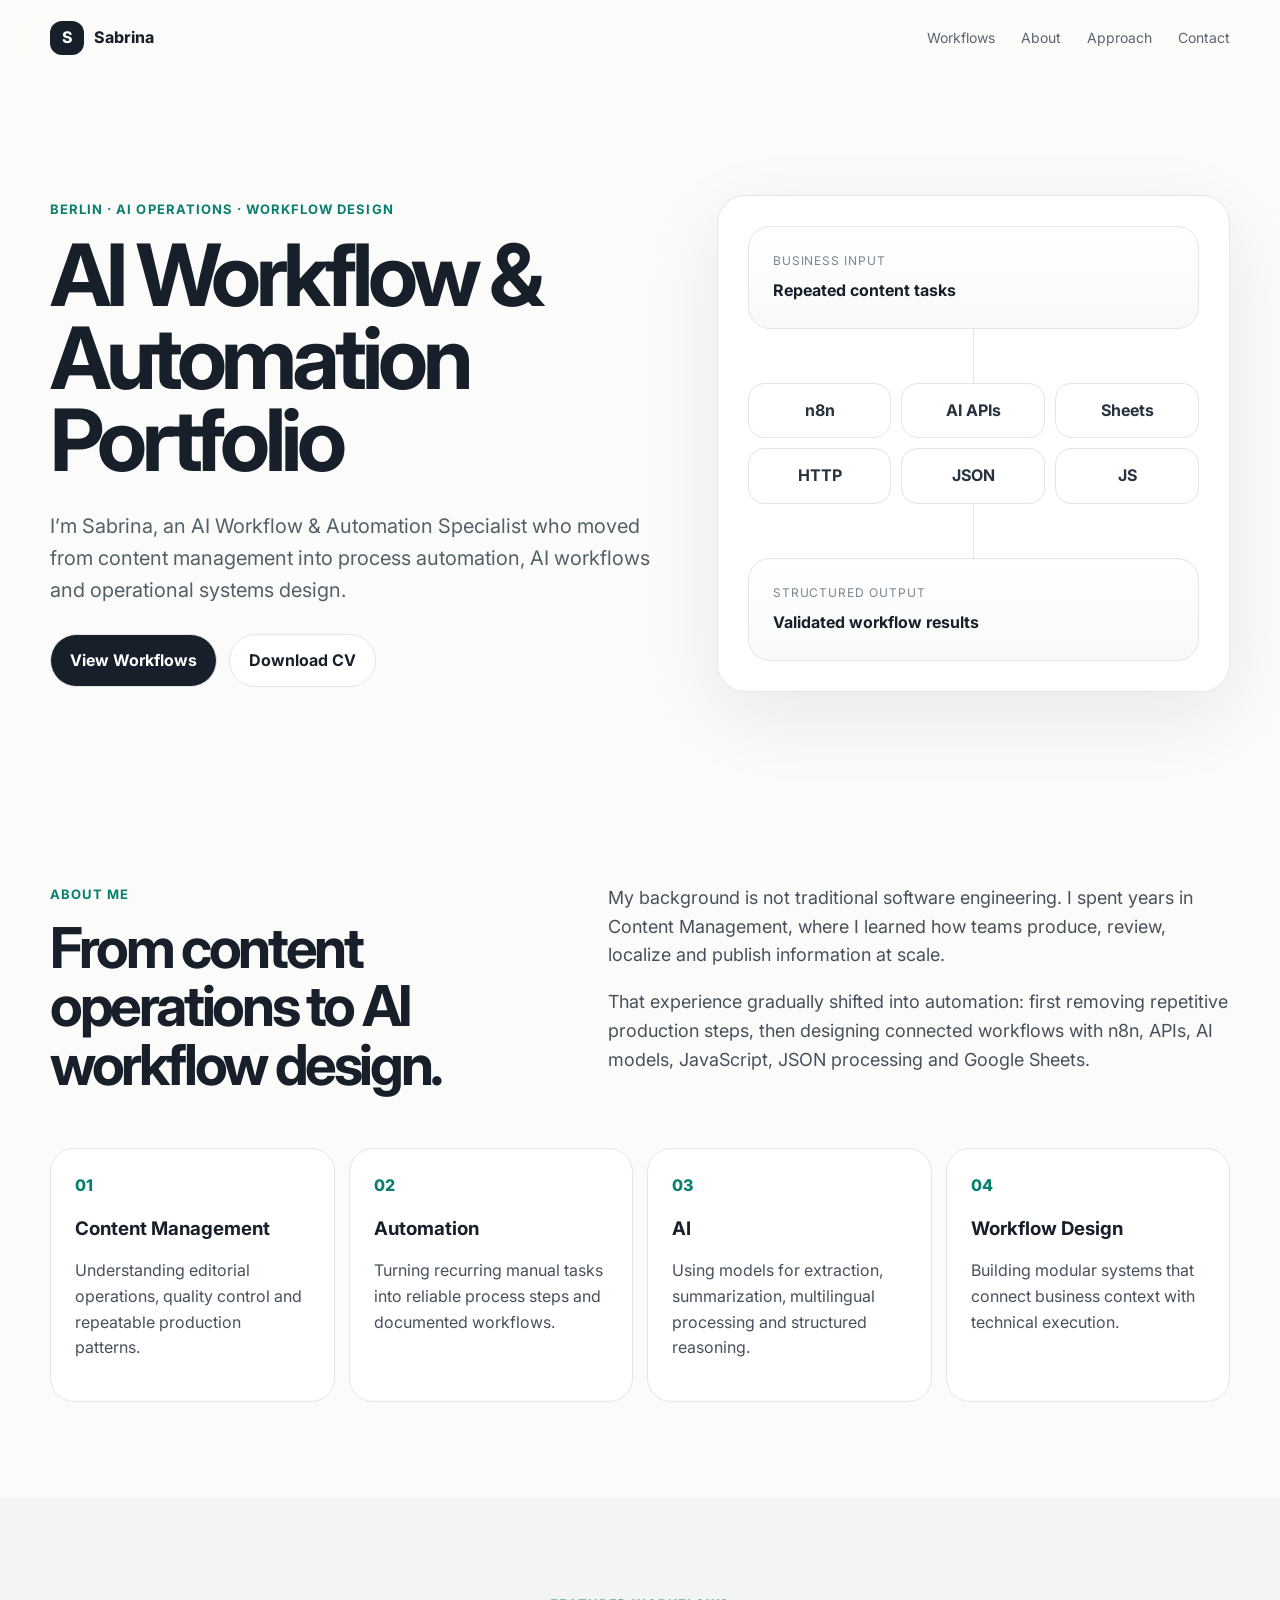
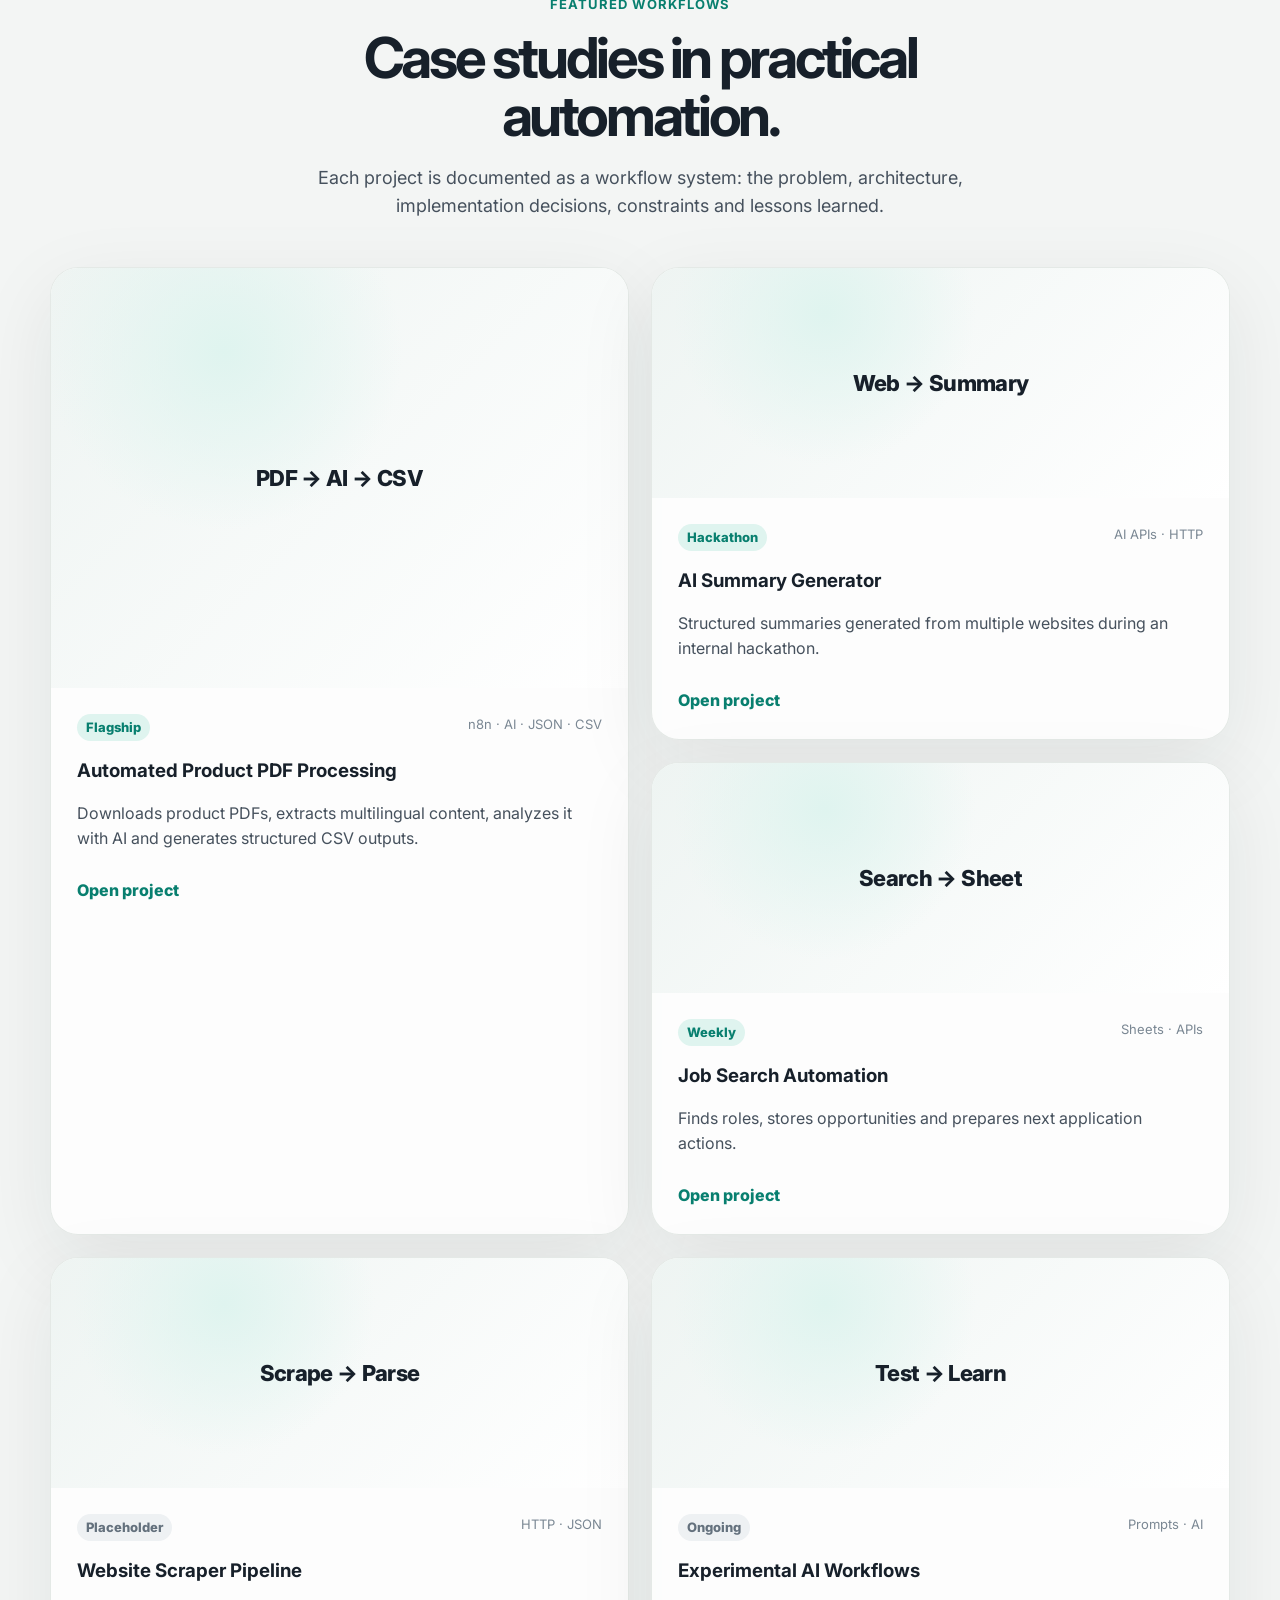
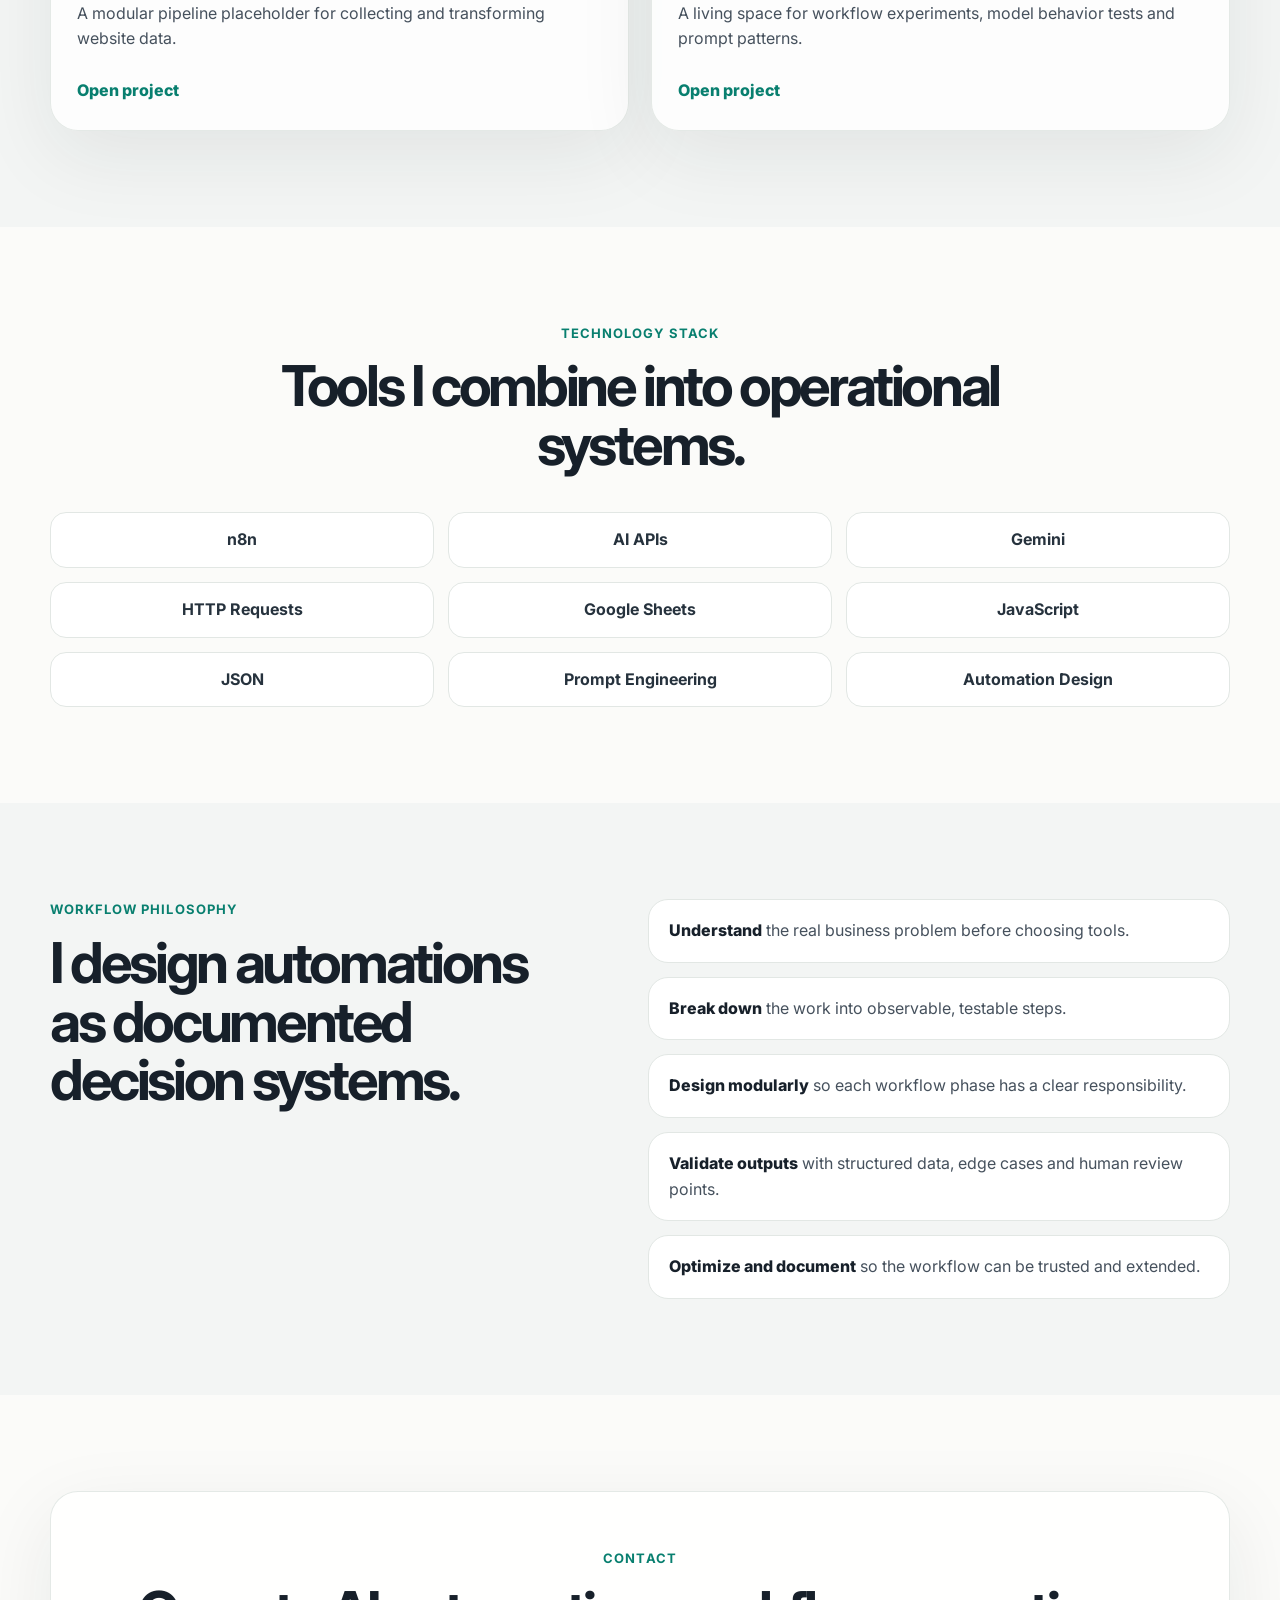
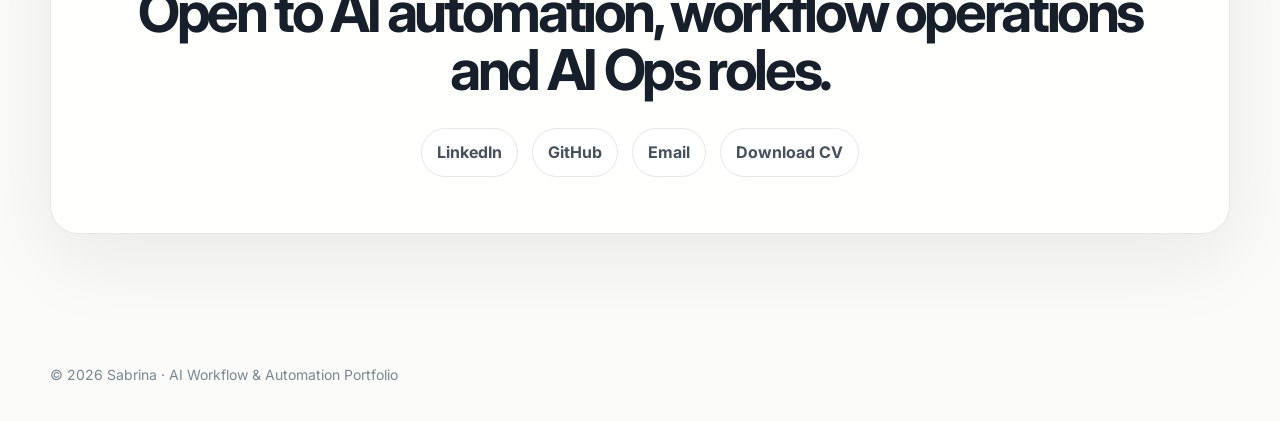
==== index.html @ acc1cfce "Build static AI workflow portfolio" ====
<!doctype html>
<html lang="en">
<head>
  <meta charset="utf-8">
  <meta name="viewport" content="width=device-width, initial-scale=1">
  <meta name="description" content="Sabrina is an AI Workflow & Automation Specialist in Berlin designing n8n, AI, API, Google Sheets, JavaScript and JSON workflows for repeatable business problems.">
  <title>Sabrina — AI Workflow & Automation Portfolio</title>
  <link rel="preconnect" href="https://fonts.googleapis.com">
  <link rel="preconnect" href="https://fonts.gstatic.com" crossorigin>
  <link href="https://fonts.googleapis.com/css2?family=Inter:wght@400;500;600;700;800&display=swap" rel="stylesheet">
  <link rel="stylesheet" href="assets/css/styles.css">
</head>
<body>
  <a class="skip-link" href="#main">Skip to content</a>
  <header class="site-header" data-header>
    <nav class="nav" aria-label="Primary navigation">
      <a class="brand" href="index.html" aria-label="Sabrina portfolio home"><span>S</span>Sabrina</a>
      <button class="nav-toggle" type="button" aria-expanded="false" aria-controls="nav-menu" data-nav-toggle>Menu</button>
      <div class="nav-links" id="nav-menu" data-nav-menu>
        <a href="#workflows">Workflows</a>
        <a href="#about">About</a>
        <a href="#approach">Approach</a>
        <a href="#contact">Contact</a>
      </div>
    </nav>
  </header>

  <main id="main">
    <section class="hero section-pad">
      <div class="container hero-grid">
        <div class="hero-copy reveal">
          <p class="eyebrow">Berlin · AI Operations · Workflow Design</p>
          <h1>AI Workflow &<br>Automation Portfolio</h1>
          <p class="hero-text">I’m Sabrina, an AI Workflow & Automation Specialist who moved from content management into process automation, AI workflows and operational systems design.</p>
          <div class="button-row">
            <a class="button button-primary" href="#workflows">View Workflows</a>
            <a class="button button-secondary" href="assets/Sabrina-CV.pdf" download>Download CV</a>
          </div>
        </div>
        <div class="hero-panel reveal" aria-label="Workflow thinking diagram">
          <div class="system-card main-system">
            <span class="node-label">Business input</span>
            <strong>Repeated content tasks</strong>
          </div>
          <div class="flow-line"></div>
          <div class="system-grid">
            <span>n8n</span><span>AI APIs</span><span>Sheets</span><span>HTTP</span><span>JSON</span><span>JS</span>
          </div>
          <div class="flow-line"></div>
          <div class="system-card output-system">
            <span class="node-label">Structured output</span>
            <strong>Validated workflow results</strong>
          </div>
        </div>
      </div>
    </section>

    <section class="section-pad" id="about">
      <div class="container split-section">
        <div class="section-heading reveal">
          <p class="eyebrow">About me</p>
          <h2>From content operations to AI workflow design.</h2>
        </div>
        <div class="about-copy reveal">
          <p>My background is not traditional software engineering. I spent years in Content Management, where I learned how teams produce, review, localize and publish information at scale.</p>
          <p>That experience gradually shifted into automation: first removing repetitive production steps, then designing connected workflows with n8n, APIs, AI models, JavaScript, JSON processing and Google Sheets.</p>
        </div>
      </div>
      <div class="container timeline reveal" aria-label="Career journey timeline">
        <article><span>01</span><h3>Content Management</h3><p>Understanding editorial operations, quality control and repeatable production patterns.</p></article>
        <article><span>02</span><h3>Automation</h3><p>Turning recurring manual tasks into reliable process steps and documented workflows.</p></article>
        <article><span>03</span><h3>AI</h3><p>Using models for extraction, summarization, multilingual processing and structured reasoning.</p></article>
        <article><span>04</span><h3>Workflow Design</h3><p>Building modular systems that connect business context with technical execution.</p></article>
      </div>
    </section>

    <section class="section-pad muted" id="workflows">
      <div class="container section-title reveal">
        <p class="eyebrow">Featured workflows</p>
        <h2>Case studies in practical automation.</h2>
        <p>Each project is documented as a workflow system: the problem, architecture, implementation decisions, constraints and lessons learned.</p>
      </div>
      <div class="container project-grid">
        <article class="project-card large reveal">
          <div class="project-visual workflow-preview pdf-preview"><span>PDF → AI → CSV</span></div>
          <div class="card-body">
            <div class="status-row"><span class="status live">Flagship</span><span>n8n · AI · JSON · CSV</span></div>
            <h3>Automated Product PDF Processing</h3>
            <p>Downloads product PDFs, extracts multilingual content, analyzes it with AI and generates structured CSV outputs.</p>
            <a class="text-link" href="projects/product-pdf-processing.html">Open project</a>
          </div>
        </article>
        <article class="project-card reveal"><div class="project-visual summary-preview"><span>Web → Summary</span></div><div class="card-body"><div class="status-row"><span class="status">Hackathon</span><span>AI APIs · HTTP</span></div><h3>AI Summary Generator</h3><p>Structured summaries generated from multiple websites during an internal hackathon.</p><a class="text-link" href="projects/ai-summary-generator.html">Open project</a></div></article>
        <article class="project-card reveal"><div class="project-visual jobs-preview"><span>Search → Sheet</span></div><div class="card-body"><div class="status-row"><span class="status">Weekly</span><span>Sheets · APIs</span></div><h3>Job Search Automation</h3><p>Finds roles, stores opportunities and prepares next application actions.</p><a class="text-link" href="projects/job-search-automation.html">Open project</a></div></article>
        <article class="project-card reveal"><div class="project-visual scraper-preview"><span>Scrape → Parse</span></div><div class="card-body"><div class="status-row"><span class="status planned">Placeholder</span><span>HTTP · JSON</span></div><h3>Website Scraper Pipeline</h3><p>A modular pipeline placeholder for collecting and transforming website data.</p><a class="text-link" href="projects/website-scraper-pipeline.html">Open project</a></div></article>
        <article class="project-card reveal"><div class="project-visual experiments-preview"><span>Test → Learn</span></div><div class="card-body"><div class="status-row"><span class="status planned">Ongoing</span><span>Prompts · AI</span></div><h3>Experimental AI Workflows</h3><p>A living space for workflow experiments, model behavior tests and prompt patterns.</p><a class="text-link" href="projects/experimental-ai-workflows.html">Open project</a></div></article>
      </div>
    </section>

    <section class="section-pad" id="technologies">
      <div class="container section-title reveal"><p class="eyebrow">Technology stack</p><h2>Tools I combine into operational systems.</h2></div>
      <div class="container tech-grid reveal">
        <span>n8n</span><span>AI APIs</span><span>Gemini</span><span>HTTP Requests</span><span>Google Sheets</span><span>JavaScript</span><span>JSON</span><span>Prompt Engineering</span><span>Automation Design</span>
      </div>
    </section>

    <section class="section-pad muted" id="approach">
      <div class="container split-section">
        <div class="section-heading reveal"><p class="eyebrow">Workflow philosophy</p><h2>I design automations as documented decision systems.</h2></div>
        <ol class="approach-list reveal">
          <li><span>Understand</span> the real business problem before choosing tools.</li>
          <li><span>Break down</span> the work into observable, testable steps.</li>
          <li><span>Design modularly</span> so each workflow phase has a clear responsibility.</li>
          <li><span>Validate outputs</span> with structured data, edge cases and human review points.</li>
          <li><span>Optimize and document</span> so the workflow can be trusted and extended.</li>
        </ol>
      </div>
    </section>

    <section class="section-pad contact" id="contact">
      <div class="container contact-card reveal">
        <p class="eyebrow">Contact</p>
        <h2>Open to AI automation, workflow operations and AI Ops roles.</h2>
        <div class="contact-links">
          <a href="https://www.linkedin.com/" target="_blank" rel="noreferrer">LinkedIn</a>
          <a href="https://github.com/" target="_blank" rel="noreferrer">GitHub</a>
          <a href="mailto:sabrina@example.com">Email</a>
          <a href="assets/Sabrina-CV.pdf" download>Download CV</a>
        </div>
      </div>
    </section>
  </main>

  <footer class="footer"><div class="container">© <span data-year></span> Sabrina · AI Workflow & Automation Portfolio</div></footer>
  <script src="assets/js/main.js"></script>
</body>
</html>
---- assets/css/styles.css ----
:root{--bg:#fbfbf9;--surface:#fff;--muted:#f3f5f4;--ink:#17202a;--text:#46515d;--soft:#7a8793;--line:#e2e7e4;--accent:#087f6f;--accent-2:#dff4ef;--shadow:0 24px 80px rgba(23,32,42,.08);--radius:28px;--max:1180px}*{box-sizing:border-box}html{scroll-behavior:smooth}body{margin:0;background:var(--bg);color:var(--text);font-family:Inter,system-ui,sans-serif;line-height:1.6}a{color:inherit;text-decoration:none}img{max-width:100%;display:block}.skip-link{position:absolute;left:-999px;top:12px;background:var(--ink);color:#fff;padding:10px 14px;border-radius:999px;z-index:20}.skip-link:focus{left:12px}.container{width:min(var(--max),calc(100% - 40px));margin-inline:auto}.site-header{position:sticky;top:0;z-index:10;background:rgba(251,251,249,.78);backdrop-filter:blur(18px);border-bottom:1px solid transparent;transition:.25s}.site-header.is-scrolled{border-color:var(--line)}.nav{width:min(var(--max),calc(100% - 40px));height:76px;margin:auto;display:flex;align-items:center;justify-content:space-between}.brand{display:flex;align-items:center;gap:10px;font-weight:750;color:var(--ink)}.brand span{display:grid;place-items:center;width:34px;height:34px;border-radius:12px;background:var(--ink);color:white}.nav-links{display:flex;gap:26px;font-size:14px;color:#596572}.nav-links a:hover{color:var(--ink)}.nav-toggle{display:none;border:1px solid var(--line);background:var(--surface);border-radius:999px;padding:9px 14px}.section-pad{padding:96px 0}.hero{padding-top:118px}.hero-grid{display:grid;grid-template-columns:1.08fr .92fr;gap:64px;align-items:center}.eyebrow{margin:0 0 14px;color:var(--accent);font-weight:700;font-size:13px;letter-spacing:.08em;text-transform:uppercase}.hero h1,.section-heading h2,.section-title h2,.contact-card h2,.case-hero h1{margin:0;color:var(--ink);font-size:clamp(44px,7vw,86px);line-height:.96;letter-spacing:-.06em}.section-heading h2,.section-title h2,.contact-card h2{font-size:clamp(34px,4.4vw,58px);line-height:1.04}.hero-text{font-size:20px;max-width:650px;margin:28px 0;color:#52606b}.button-row{display:flex;gap:12px;flex-wrap:wrap}.button{display:inline-flex;align-items:center;justify-content:center;border-radius:999px;padding:13px 19px;font-weight:700;border:1px solid var(--line)}.button-primary{background:var(--ink);color:white}.button-secondary{background:var(--surface);color:var(--ink)}.hero-panel,.contact-card,.project-card,.phase-card,.detail-card{background:rgba(255,255,255,.82);border:1px solid rgba(226,231,228,.9);box-shadow:var(--shadow);border-radius:var(--radius)}.hero-panel{padding:30px}.system-card{padding:24px;border-radius:22px;background:linear-gradient(180deg,#fff,#f7faf8);border:1px solid var(--line);color:var(--ink)}.node-label{display:block;font-size:12px;text-transform:uppercase;letter-spacing:.08em;color:var(--soft);margin-bottom:8px}.flow-line{height:54px;width:1px;background:var(--line);margin:0 auto}.system-grid{display:grid;grid-template-columns:repeat(3,1fr);gap:10px}.system-grid span,.tech-grid span{border:1px solid var(--line);background:#fff;border-radius:16px;padding:14px;text-align:center;font-weight:700;color:#26323d}.muted{background:var(--muted)}.split-section{display:grid;grid-template-columns:.88fr 1.12fr;gap:70px}.about-copy p{font-size:18px;margin-top:0}.timeline{display:grid;grid-template-columns:repeat(4,1fr);gap:14px;margin-top:54px}.timeline article{background:#fff;border:1px solid var(--line);border-radius:24px;padding:24px}.timeline span{color:var(--accent);font-weight:800}.timeline h3,.project-card h3,.phase-card h3,.detail-card h3{color:var(--ink);line-height:1.18}.section-title{max-width:760px;text-align:center}.section-title p:last-child{font-size:18px}.project-grid{display:grid;grid-template-columns:repeat(2,1fr);gap:22px;margin-top:46px}.project-card{overflow:hidden}.project-card.large{grid-row:span 2}.project-visual{min-height:230px;display:grid;place-items:center;background:radial-gradient(circle at 30% 20%,var(--accent-2),transparent 34%),linear-gradient(135deg,#eef4f2,#fff);color:var(--ink);font-weight:800;font-size:22px;letter-spacing:-.03em}.large .project-visual{min-height:420px}.card-body{padding:26px}.status-row{display:flex;justify-content:space-between;gap:16px;color:var(--soft);font-size:13px}.status{border-radius:999px;background:var(--accent-2);color:var(--accent);padding:3px 9px;font-weight:800}.status.planned{background:#eef1f3;color:#64717d}.text-link{display:inline-flex;margin-top:10px;color:var(--accent);font-weight:800}.tech-grid{display:grid;grid-template-columns:repeat(3,1fr);gap:14px;margin-top:38px}.approach-list{margin:0;display:grid;gap:14px;counter-reset:item}.approach-list li{list-style:none;background:#fff;border:1px solid var(--line);border-radius:20px;padding:18px 20px}.approach-list span{font-weight:800;color:var(--ink)}.contact-card{text-align:center;padding:56px}.contact-links{display:flex;gap:14px;justify-content:center;flex-wrap:wrap;margin-top:28px}.contact-links a{padding:11px 15px;border:1px solid var(--line);border-radius:999px;background:#fff;font-weight:700}.footer{padding:34px 0;color:var(--soft);font-size:14px}.reveal{opacity:0;transform:translateY(18px);transition:opacity .7s ease,transform .7s ease}.reveal.is-visible{opacity:1;transform:none}
.case-hero{padding:82px 0 52px}.case-hero-grid{display:grid;grid-template-columns:1fr .78fr;gap:48px;align-items:center}.case-hero p.lead{font-size:20px}.workflow-map{display:grid;gap:12px}.workflow-step{display:flex;align-items:center;gap:12px;background:#fff;border:1px solid var(--line);border-radius:18px;padding:13px 15px;font-weight:750;color:var(--ink)}.workflow-step span{display:grid;place-items:center;width:28px;height:28px;border-radius:10px;background:var(--accent-2);color:var(--accent);font-size:12px}.content-grid{display:grid;grid-template-columns:repeat(2,1fr);gap:20px}.detail-card,.phase-card{padding:28px}.phase-grid{display:grid;grid-template-columns:repeat(4,1fr);gap:16px}.phase-number{color:var(--accent);font-weight:800}.breadcrumb{font-size:14px;color:var(--soft);margin-bottom:24px}.screenshot-frame{min-height:360px;border-radius:26px;border:1px solid var(--line);background:linear-gradient(135deg,#fff,#eef4f2);display:grid;place-items:center;text-align:center;color:var(--ink);font-weight:800;padding:30px}.meta-list{display:flex;flex-wrap:wrap;gap:10px;padding:0;margin:24px 0 0}.meta-list li{list-style:none;background:#fff;border:1px solid var(--line);border-radius:999px;padding:8px 12px;font-weight:700;color:var(--ink)}
@media (max-width:850px){.nav-toggle{display:block}.nav-links{position:absolute;inset:76px 20px auto 20px;display:none;flex-direction:column;background:#fff;border:1px solid var(--line);border-radius:22px;padding:18px;box-shadow:var(--shadow)}.nav-links.is-open{display:flex}.hero-grid,.split-section,.case-hero-grid,.content-grid{grid-template-columns:1fr}.timeline,.project-grid,.tech-grid,.phase-grid{grid-template-columns:1fr}.section-pad{padding:70px 0}.hero{padding-top:80px}.large .project-visual{min-height:260px}.contact-card{padding:34px 20px}}
@media (prefers-reduced-motion:reduce){html{scroll-behavior:auto}.reveal{opacity:1;transform:none;transition:none}}
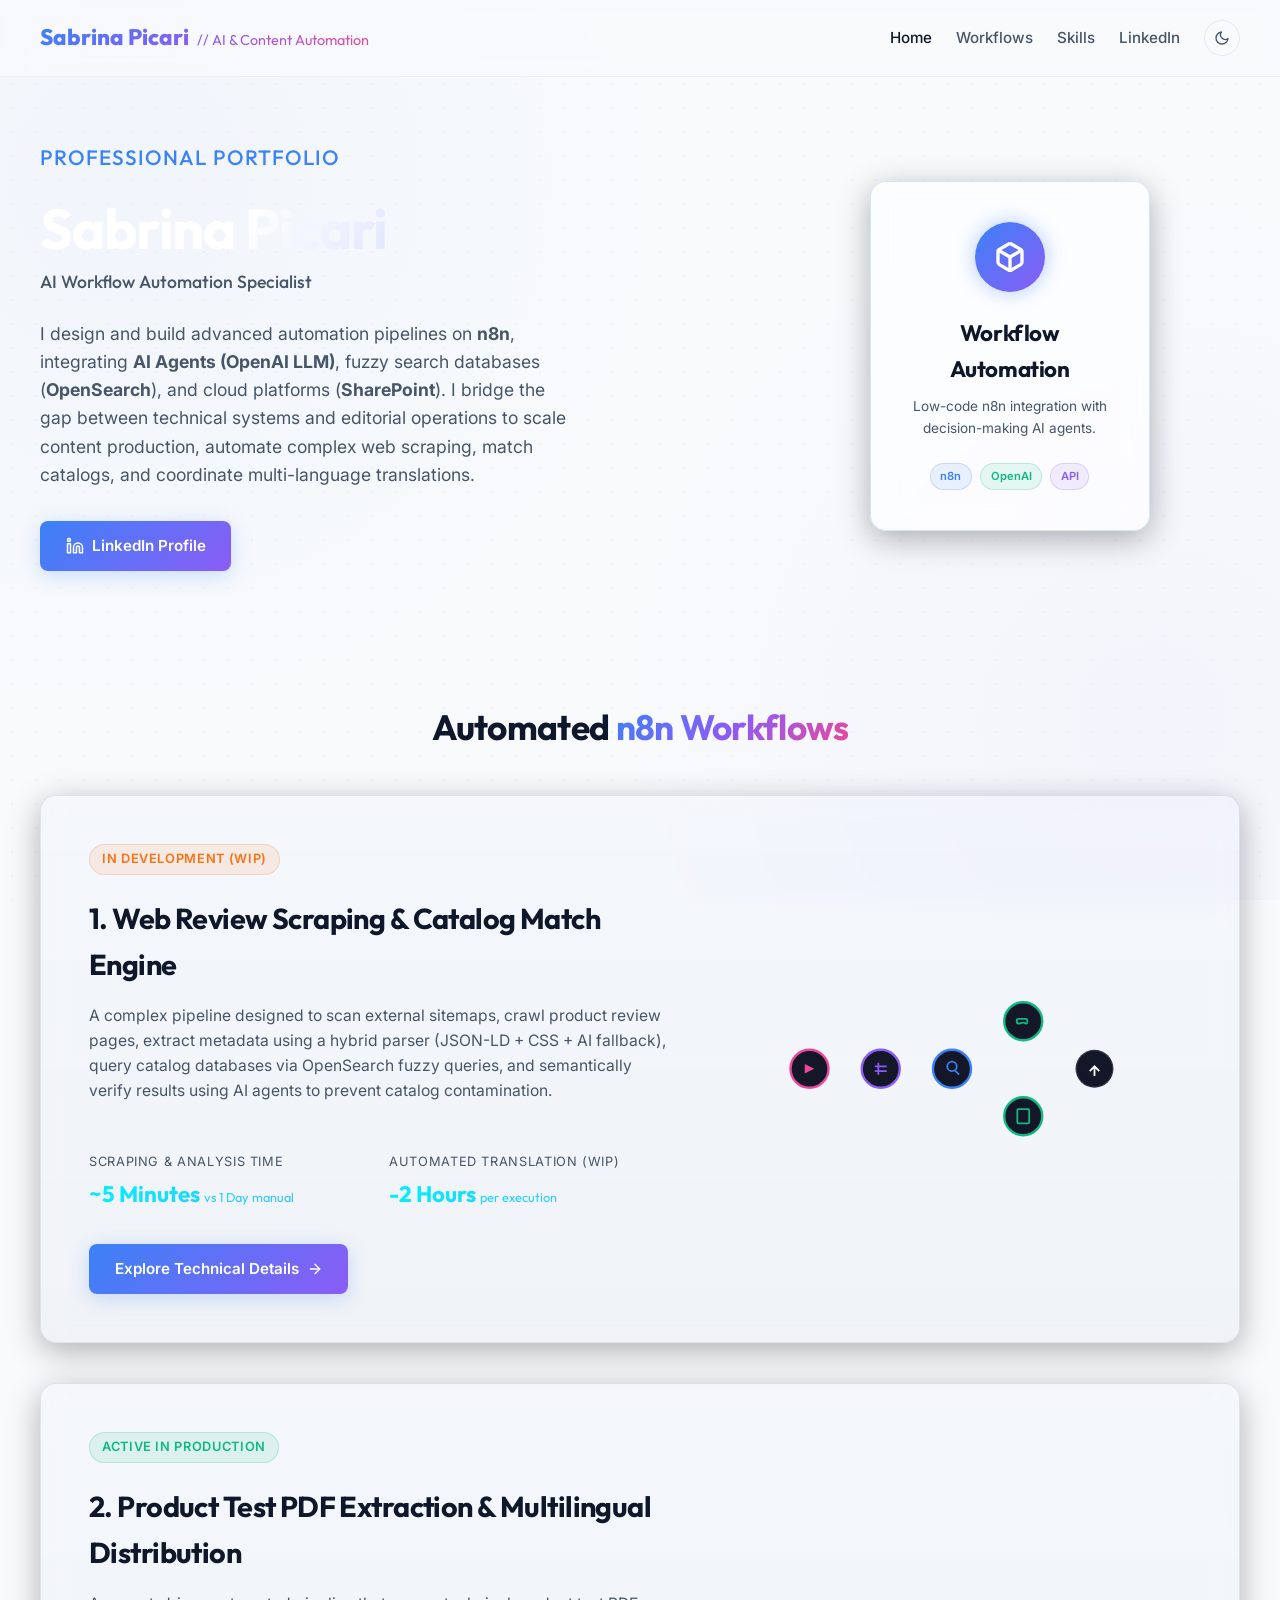
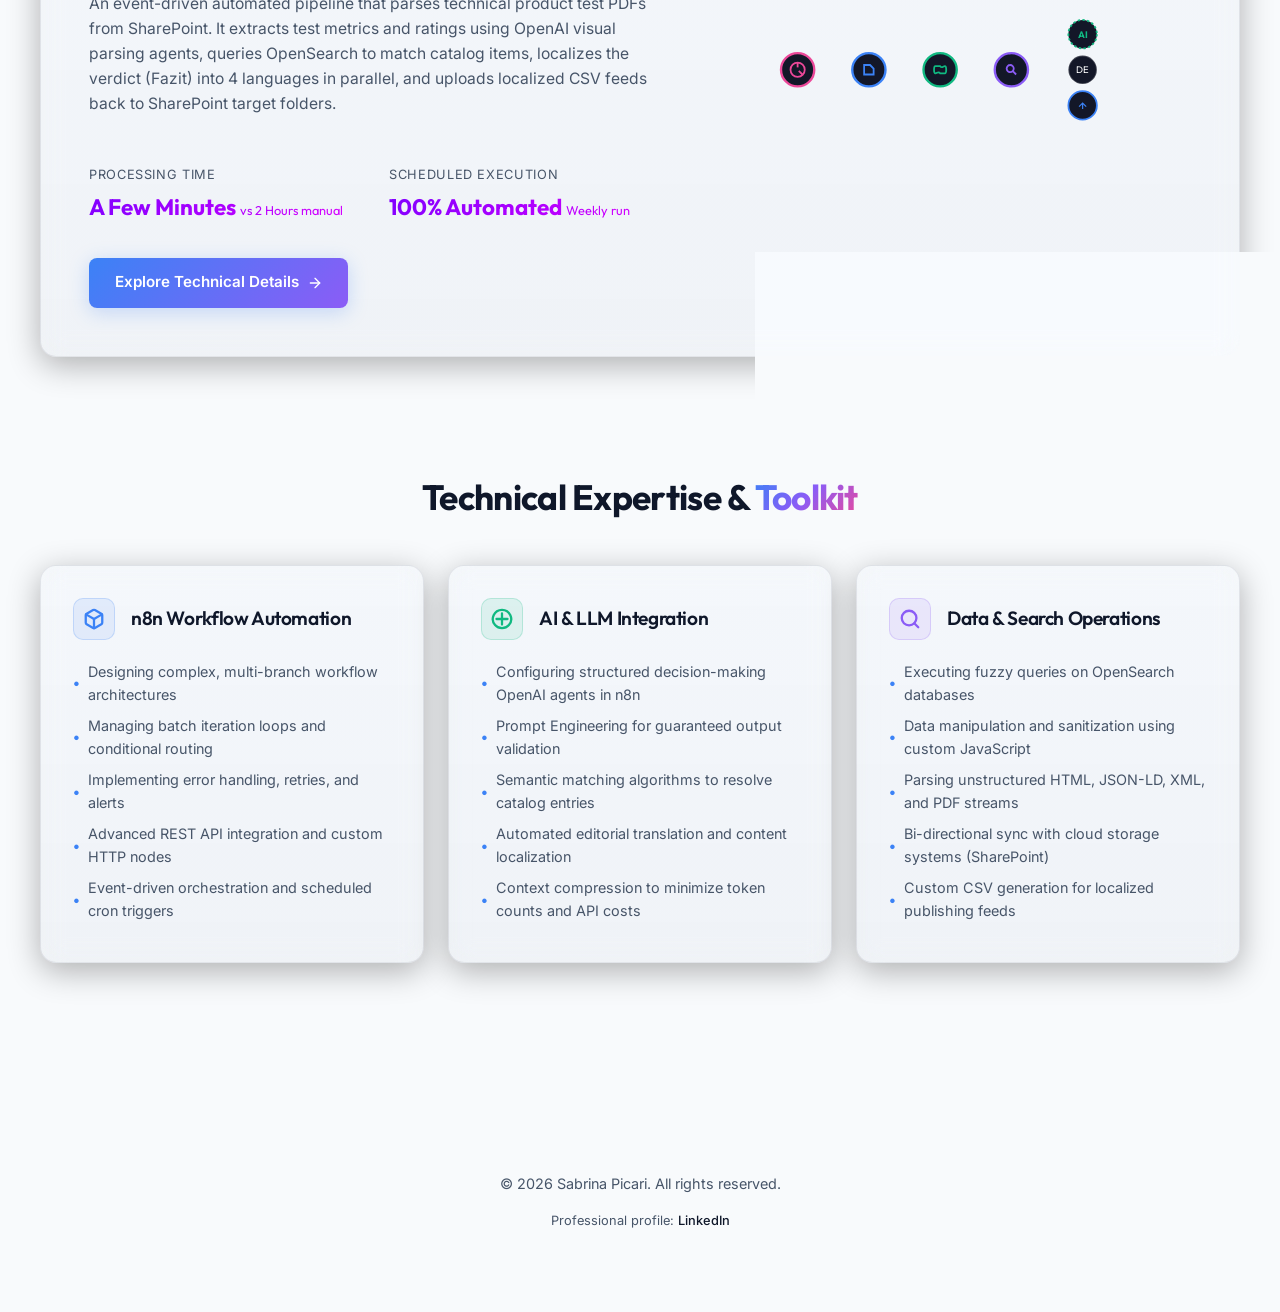
==== commit 951fa143: "Initial commit (Gemini 3.5 Flash)" ====
--- a/index.html
+++ b/index.html
@@ -1,137 +1,308 @@
-<!doctype html>
+<!DOCTYPE html>
 <html lang="en">
 <head>
-  <meta charset="utf-8">
-  <meta name="viewport" content="width=device-width, initial-scale=1">
-  <meta name="description" content="Sabrina is an AI Workflow & Automation Specialist in Berlin designing n8n, AI, API, Google Sheets, JavaScript and JSON workflows for repeatable business problems.">
-  <title>Sabrina — AI Workflow & Automation Portfolio</title>
-  <link rel="preconnect" href="https://fonts.googleapis.com">
-  <link rel="preconnect" href="https://fonts.gstatic.com" crossorigin>
-  <link href="https://fonts.googleapis.com/css2?family=Inter:wght@400;500;600;700;800&display=swap" rel="stylesheet">
-  <link rel="stylesheet" href="assets/css/styles.css">
+  <meta charset="UTF-8">
+  <meta name="viewport" content="width=device-width, initial-scale=1.0">
+  <title>Sabrina Picari — AI Workflow Automation Specialist Portfolio</title>
+  <meta name="description" content="Professional portfolio of Sabrina Picari, specializing in n8n workflow automation, AI agent integration (OpenAI LLM), and catalog search systems (OpenSearch).">
+  <script>
+    (function() {
+      const savedTheme = localStorage.getItem('theme');
+      if (savedTheme) {
+        document.documentElement.setAttribute('data-theme', savedTheme);
+      } else {
+        const prefersLight = window.matchMedia('(prefers-color-scheme: light)').matches;
+        document.documentElement.setAttribute('data-theme', prefersLight ? 'light' : 'dark');
+      }
+    })();
+  </script>
+  <link rel="stylesheet" href="style.css">
 </head>
 <body>
-  <a class="skip-link" href="#main">Skip to content</a>
-  <header class="site-header" data-header>
-    <nav class="nav" aria-label="Primary navigation">
-      <a class="brand" href="index.html" aria-label="Sabrina portfolio home"><span>S</span>Sabrina</a>
-      <button class="nav-toggle" type="button" aria-expanded="false" aria-controls="nav-menu" data-nav-toggle>Menu</button>
-      <div class="nav-links" id="nav-menu" data-nav-menu>
+
+  <!-- Header -->
+  <header>
+    <div class="nav-container">
+      <a href="index.html" class="logo">Sabrina Picari<span>// AI & Content Automation</span></a>
+      <nav>
+        <a href="index.html" class="active">Home</a>
         <a href="#workflows">Workflows</a>
-        <a href="#about">About</a>
-        <a href="#approach">Approach</a>
-        <a href="#contact">Contact</a>
-      </div>
-    </nav>
+        <a href="#skills">Skills</a>
+        <a href="https://www.linkedin.com/in/sabrina-picari" target="_blank" rel="noopener noreferrer">LinkedIn</a>
+        <button id="theme-toggle" class="theme-toggle-btn" aria-label="Toggle Theme">
+          <svg class="sun-icon" width="16" height="16" viewBox="0 0 24 24" fill="none" stroke="currentColor" stroke-width="2" stroke-linecap="round" stroke-linejoin="round"><circle cx="12" cy="12" r="5"></circle><line x1="12" y1="1" x2="12" y2="3"></line><line x1="12" y1="21" x2="12" y2="23"></line><line x1="4.22" y1="4.22" x2="5.64" y2="5.64"></line><line x1="18.36" y1="18.36" x2="19.78" y2="19.78"></line><line x1="1" y1="12" x2="3" y2="12"></line><line x1="21" y1="12" x2="23" y2="12"></line><line x1="4.22" y1="19.78" x2="5.64" y2="18.36"></line><line x1="18.36" y1="5.64" x2="19.78" y2="4.22"></line></svg>
+          <svg class="moon-icon" width="16" height="16" viewBox="0 0 24 24" fill="none" stroke="currentColor" stroke-width="2" stroke-linecap="round" stroke-linejoin="round"><path d="M21 12.79A9 9 0 1 1 11.21 3 7 7 0 0 0 21 12.79z"></path></svg>
+        </button>
+      </nav>
+    </div>
   </header>
 
-  <main id="main">
-    <section class="hero section-pad">
-      <div class="container hero-grid">
-        <div class="hero-copy reveal">
-          <p class="eyebrow">Berlin · AI Operations · Workflow Design</p>
-          <h1>AI Workflow &<br>Automation Portfolio</h1>
-          <p class="hero-text">I’m Sabrina, an AI Workflow & Automation Specialist who moved from content management into process automation, AI workflows and operational systems design.</p>
-          <div class="button-row">
-            <a class="button button-primary" href="#workflows">View Workflows</a>
-            <a class="button button-secondary" href="assets/Sabrina-CV.pdf" download>Download CV</a>
-          </div>
-        </div>
-        <div class="hero-panel reveal" aria-label="Workflow thinking diagram">
-          <div class="system-card main-system">
-            <span class="node-label">Business input</span>
-            <strong>Repeated content tasks</strong>
-          </div>
-          <div class="flow-line"></div>
-          <div class="system-grid">
-            <span>n8n</span><span>AI APIs</span><span>Sheets</span><span>HTTP</span><span>JSON</span><span>JS</span>
-          </div>
-          <div class="flow-line"></div>
-          <div class="system-card output-system">
-            <span class="node-label">Structured output</span>
-            <strong>Validated workflow results</strong>
-          </div>
-        </div>
-      </div>
-    </section>
-
-    <section class="section-pad" id="about">
-      <div class="container split-section">
-        <div class="section-heading reveal">
-          <p class="eyebrow">About me</p>
-          <h2>From content operations to AI workflow design.</h2>
-        </div>
-        <div class="about-copy reveal">
-          <p>My background is not traditional software engineering. I spent years in Content Management, where I learned how teams produce, review, localize and publish information at scale.</p>
-          <p>That experience gradually shifted into automation: first removing repetitive production steps, then designing connected workflows with n8n, APIs, AI models, JavaScript, JSON processing and Google Sheets.</p>
-        </div>
-      </div>
-      <div class="container timeline reveal" aria-label="Career journey timeline">
-        <article><span>01</span><h3>Content Management</h3><p>Understanding editorial operations, quality control and repeatable production patterns.</p></article>
-        <article><span>02</span><h3>Automation</h3><p>Turning recurring manual tasks into reliable process steps and documented workflows.</p></article>
-        <article><span>03</span><h3>AI</h3><p>Using models for extraction, summarization, multilingual processing and structured reasoning.</p></article>
-        <article><span>04</span><h3>Workflow Design</h3><p>Building modular systems that connect business context with technical execution.</p></article>
-      </div>
-    </section>
-
-    <section class="section-pad muted" id="workflows">
-      <div class="container section-title reveal">
-        <p class="eyebrow">Featured workflows</p>
-        <h2>Case studies in practical automation.</h2>
-        <p>Each project is documented as a workflow system: the problem, architecture, implementation decisions, constraints and lessons learned.</p>
-      </div>
-      <div class="container project-grid">
-        <article class="project-card large reveal">
-          <div class="project-visual workflow-preview pdf-preview"><span>PDF → AI → CSV</span></div>
-          <div class="card-body">
-            <div class="status-row"><span class="status live">Flagship</span><span>n8n · AI · JSON · CSV</span></div>
-            <h3>Automated Product PDF Processing</h3>
-            <p>Downloads product PDFs, extracts multilingual content, analyzes it with AI and generates structured CSV outputs.</p>
-            <a class="text-link" href="projects/product-pdf-processing.html">Open project</a>
-          </div>
-        </article>
-        <article class="project-card reveal"><div class="project-visual summary-preview"><span>Web → Summary</span></div><div class="card-body"><div class="status-row"><span class="status">Hackathon</span><span>AI APIs · HTTP</span></div><h3>AI Summary Generator</h3><p>Structured summaries generated from multiple websites during an internal hackathon.</p><a class="text-link" href="projects/ai-summary-generator.html">Open project</a></div></article>
-        <article class="project-card reveal"><div class="project-visual jobs-preview"><span>Search → Sheet</span></div><div class="card-body"><div class="status-row"><span class="status">Weekly</span><span>Sheets · APIs</span></div><h3>Job Search Automation</h3><p>Finds roles, stores opportunities and prepares next application actions.</p><a class="text-link" href="projects/job-search-automation.html">Open project</a></div></article>
-        <article class="project-card reveal"><div class="project-visual scraper-preview"><span>Scrape → Parse</span></div><div class="card-body"><div class="status-row"><span class="status planned">Placeholder</span><span>HTTP · JSON</span></div><h3>Website Scraper Pipeline</h3><p>A modular pipeline placeholder for collecting and transforming website data.</p><a class="text-link" href="projects/website-scraper-pipeline.html">Open project</a></div></article>
-        <article class="project-card reveal"><div class="project-visual experiments-preview"><span>Test → Learn</span></div><div class="card-body"><div class="status-row"><span class="status planned">Ongoing</span><span>Prompts · AI</span></div><h3>Experimental AI Workflows</h3><p>A living space for workflow experiments, model behavior tests and prompt patterns.</p><a class="text-link" href="projects/experimental-ai-workflows.html">Open project</a></div></article>
-      </div>
-    </section>
-
-    <section class="section-pad" id="technologies">
-      <div class="container section-title reveal"><p class="eyebrow">Technology stack</p><h2>Tools I combine into operational systems.</h2></div>
-      <div class="container tech-grid reveal">
-        <span>n8n</span><span>AI APIs</span><span>Gemini</span><span>HTTP Requests</span><span>Google Sheets</span><span>JavaScript</span><span>JSON</span><span>Prompt Engineering</span><span>Automation Design</span>
-      </div>
-    </section>
-
-    <section class="section-pad muted" id="approach">
-      <div class="container split-section">
-        <div class="section-heading reveal"><p class="eyebrow">Workflow philosophy</p><h2>I design automations as documented decision systems.</h2></div>
-        <ol class="approach-list reveal">
-          <li><span>Understand</span> the real business problem before choosing tools.</li>
-          <li><span>Break down</span> the work into observable, testable steps.</li>
-          <li><span>Design modularly</span> so each workflow phase has a clear responsibility.</li>
-          <li><span>Validate outputs</span> with structured data, edge cases and human review points.</li>
-          <li><span>Optimize and document</span> so the workflow can be trusted and extended.</li>
-        </ol>
-      </div>
-    </section>
-
-    <section class="section-pad contact" id="contact">
-      <div class="container contact-card reveal">
-        <p class="eyebrow">Contact</p>
-        <h2>Open to AI automation, workflow operations and AI Ops roles.</h2>
-        <div class="contact-links">
-          <a href="https://www.linkedin.com/" target="_blank" rel="noreferrer">LinkedIn</a>
-          <a href="https://github.com/" target="_blank" rel="noreferrer">GitHub</a>
-          <a href="mailto:sabrina@example.com">Email</a>
-          <a href="assets/Sabrina-CV.pdf" download>Download CV</a>
-        </div>
-      </div>
-    </section>
-  </main>
-
-  <footer class="footer"><div class="container">© <span data-year></span> Sabrina · AI Workflow & Automation Portfolio</div></footer>
-  <script src="assets/js/main.js"></script>
+  <!-- Hero Section -->
+  <section class="container hero">
+    <div class="hero-text">
+      <div class="hero-subtitle">Professional Portfolio</div>
+      <h1>Sabrina Picari</h1>
+      <p class="hero-subtitle" style="color: var(--text-muted); font-size: 1.1rem; margin-top: -0.5rem; text-transform: none; letter-spacing: 0;">
+        AI Workflow Automation Specialist
+      </p>
+      <p class="hero-description">
+        I design and build advanced automation pipelines on <strong>n8n</strong>, integrating <strong>AI Agents (OpenAI LLM)</strong>, fuzzy search databases (<strong>OpenSearch</strong>), and cloud platforms (<strong>SharePoint</strong>). I bridge the gap between technical systems and editorial operations to scale content production, automate complex web scraping, match catalogs, and coordinate multi-language translations.
+      </p>
+      <div class="contact-links">
+        <a href="https://www.linkedin.com/in/sabrina-picari" target="_blank" rel="noopener noreferrer" class="btn btn-primary">
+          <!-- LinkedIn Icon -->
+          <svg width="18" height="18" viewBox="0 0 24 24" fill="none" stroke="currentColor" stroke-width="2" stroke-linecap="round" stroke-linejoin="round"><path d="M16 8a6 6 0 0 1 6 6v7h-4v-7a2 2 0 0 0-2-2 2 2 0 0 0-2 2v7h-4v-7a6 6 0 0 1 6-6z"></path><rect x="2" y="9" width="4" height="12"></rect><circle cx="4" cy="4" r="2"></circle></svg>
+          LinkedIn Profile
+        </a>
+      </div>
+    </div>
+    
+    <div class="floating" style="display: flex; justify-content: center;">
+      <!-- Graphic abstract representation of an n8n node -->
+      <div class="glass" style="padding: 2.5rem; width: 280px; text-align: center; border-color: rgba(59, 130, 246, 0.2);">
+        <div style="width: 70px; height: 70px; border-radius: 50%; background: linear-gradient(135deg, var(--accent-blue) 0%, var(--accent-violet) 100%); margin: 0 auto 1.5rem; display: flex; align-items: center; justify-content: center; box-shadow: 0 0 20px rgba(59, 130, 246, 0.4);">
+          <svg width="32" height="32" viewBox="0 0 24 24" fill="none" stroke="currentColor" stroke-width="2.5" stroke-linecap="round" stroke-linejoin="round" style="color: white;"><path d="M21 16V8a2 2 0 0 0-1-1.73l-7-4a2 2 0 0 0-2 0l-7 4A2 2 0 0 0 3 8v8a2 2 0 0 0 1 1.73l7 4a2 2 0 0 0 2 0l7-4A2 2 0 0 0 21 16z"></path><polyline points="3.27 6.96 12 12.01 20.73 6.96"></polyline><line x1="12" y1="22.08" x2="12" y2="12"></line></svg>
+        </div>
+        <h3 style="font-size: 1.4rem; margin-bottom: 0.5rem; font-family: 'Outfit';">Workflow Automation</h3>
+        <p style="font-size: 0.85rem; color: var(--text-muted);">Low-code n8n integration with decision-making AI agents.</p>
+        
+        <div style="display: flex; justify-content: center; gap: 0.5rem; margin-top: 1.5rem;">
+          <span style="font-size: 0.7rem; font-weight: 600; padding: 0.2rem 0.6rem; border-radius: 100px; background: rgba(59, 130, 246, 0.1); border: 1px solid rgba(59, 130, 246, 0.2); color: var(--accent-blue);">n8n</span>
+          <span style="font-size: 0.7rem; font-weight: 600; padding: 0.2rem 0.6rem; border-radius: 100px; background: rgba(16, 185, 129, 0.1); border: 1px solid rgba(16, 185, 129, 0.2); color: var(--accent-teal);">OpenAI</span>
+          <span style="font-size: 0.7rem; font-weight: 600; padding: 0.2rem 0.6rem; border-radius: 100px; background: rgba(139, 92, 246, 0.1); border: 1px solid rgba(139, 92, 246, 0.2); color: var(--accent-violet);">API</span>
+        </div>
+      </div>
+    </div>
+  </section>
+
+  <!-- Workflows Section -->
+  <section id="workflows" class="container projects">
+    <h2 class="section-title">Automated <span>n8n Workflows</span></h2>
+    
+    <div class="projects-grid">
+      
+      <!-- Project 1: Web Scraping -->
+      <div class="project-card glass">
+        <div class="project-info">
+          <span class="project-tag wip">In Development (WIP)</span>
+          <h3>1. Web Review Scraping & Catalog Match Engine</h3>
+          <p class="project-desc">
+            A complex pipeline designed to scan external sitemaps, crawl product review pages, extract metadata using a hybrid parser (JSON-LD + CSS + AI fallback), query catalog databases via OpenSearch fuzzy queries, and semantically verify results using AI agents to prevent catalog contamination.
+          </p>
+          
+          <div class="project-kpis">
+            <div class="kpi-item">
+              <span class="kpi-label">Scraping & Analysis Time</span>
+              <span class="kpi-value glow-teal">~5 Minutes <span style="font-size: 0.8rem; font-weight: normal; color: var(--text-muted);">vs 1 Day manual</span></span>
+            </div>
+            <div class="kpi-item">
+              <span class="kpi-label">Automated Translation (WIP)</span>
+              <span class="kpi-value glow-teal">-2 Hours <span style="font-size: 0.8rem; font-weight: normal; color: var(--text-muted);">per execution</span></span>
+            </div>
+          </div>
+          
+          <a href="workflow-scraping.html" class="btn btn-primary">
+            Explore Technical Details
+            <svg width="16" height="16" viewBox="0 0 24 24" fill="none" stroke="currentColor" stroke-width="2" stroke-linecap="round" stroke-linejoin="round"><line x1="5" y1="12" x2="19" y2="12"></line><polyline points="12,5 19,12 12,19"></polyline></svg>
+          </a>
+        </div>
+        
+        <div class="project-preview">
+          <!-- Stylized mini flow diagram -->
+          <svg class="mini-flow" viewBox="0 0 320 200" fill="none" xmlns="http://www.w3.org/2000/svg">
+            <!-- Connection Lines -->
+            <path d="M60 100 H260" stroke="rgba(255,255,255,0.06)" stroke-width="2" />
+            <path d="M140 100 L180 60 H230" stroke="rgba(255,255,255,0.06)" stroke-width="2" />
+            <path d="M140 100 L180 140 H230" stroke="rgba(255,255,255,0.06)" stroke-width="2" />
+            
+            <!-- Nodes -->
+            <!-- Trigger -->
+            <g transform="translate(40, 100)">
+              <circle r="16" fill="#131728" stroke="var(--accent-pink)" stroke-width="2" />
+              <path d="M-4 -4 L4 0 L-4 4 Z" fill="var(--accent-pink)" />
+            </g>
+            <!-- Crawler -->
+            <g transform="translate(100, 100)">
+              <circle r="16" fill="#131728" stroke="var(--accent-violet)" stroke-width="2" />
+              <path d="M-5 -2 H5 M-5 2 H5 M-2 -5 V5" stroke="var(--accent-violet)" stroke-width="1.5" />
+            </g>
+            <!-- OpenSearch Match -->
+            <g transform="translate(160, 100)">
+              <circle r="16" fill="#131728" stroke="var(--accent-blue)" stroke-width="2" />
+              <circle cx="0" cy="-2" r="4" stroke="var(--accent-blue)" stroke-width="1.5" />
+              <line x1="2" y1="1" x2="6" y2="5" stroke="var(--accent-blue)" stroke-width="1.5" />
+            </g>
+            <!-- AI Verify -->
+            <g transform="translate(220, 60)">
+              <circle r="16" fill="#131728" stroke="var(--accent-teal)" stroke-width="2" />
+              <!-- Brain concept -->
+              <path d="M-4 -2 C-6 -2 -6 2 -4 2 C-2 2 0 0 2 2 C4 2 4 -2 2 -2 Z" stroke="var(--accent-teal)" stroke-width="1.5" fill="none"/>
+            </g>
+            <!-- CSV Exporter -->
+            <g transform="translate(220, 140)">
+              <circle r="16" fill="#131728" stroke="var(--accent-teal)" stroke-width="2" />
+              <rect x="-5" y="-6" width="10" height="12" rx="1" stroke="var(--accent-teal)" stroke-width="1.5" />
+            </g>
+            <!-- SharePoint Upload -->
+            <g transform="translate(280, 100)">
+              <circle r="16" fill="#131728" stroke="rgba(255,255,255,0.15)" stroke-width="2" />
+              <path d="M-4 2 L0 -2 L4 2 M0 -2 V6" stroke="white" stroke-width="1.5" fill="none" />
+            </g>
+          </svg>
+        </div>
+      </div>
+      
+      <!-- Project 2: PDF Extraction -->
+      <div class="project-card glass">
+        <div class="project-info">
+          <span class="project-tag" style="background: rgba(16, 185, 129, 0.1); border-color: rgba(16, 185, 129, 0.2); color: var(--accent-teal);">Active in Production</span>
+          <h3>2. Product Test PDF Extraction & Multilingual Distribution</h3>
+          <p class="project-desc">
+            An event-driven automated pipeline that parses technical product test PDFs from SharePoint. It extracts test metrics and ratings using OpenAI visual parsing agents, queries OpenSearch to match catalog items, localizes the verdict (Fazit) into 4 languages in parallel, and uploads localized CSV feeds back to SharePoint target folders.
+          </p>
+          
+          <div class="project-kpis">
+            <div class="kpi-item">
+              <span class="kpi-label">Processing Time</span>
+              <span class="kpi-value glow-violet">A Few Minutes <span style="font-size: 0.8rem; font-weight: normal; color: var(--text-muted);">vs 2 Hours manual</span></span>
+            </div>
+            <div class="kpi-item">
+              <span class="kpi-label">Scheduled Execution</span>
+              <span class="kpi-value glow-violet">100% Automated <span style="font-size: 0.8rem; font-weight: normal; color: var(--text-muted);">Weekly run</span></span>
+            </div>
+          </div>
+          
+          <a href="workflow-extraction.html" class="btn btn-primary">
+            Explore Technical Details
+            <svg width="16" height="16" viewBox="0 0 24 24" fill="none" stroke="currentColor" stroke-width="2" stroke-linecap="round" stroke-linejoin="round"><line x1="5" y1="12" x2="19" y2="12"></line><polyline points="12,5 19,12 12,19"></polyline></svg>
+          </a>
+        </div>
+        
+        <div class="project-preview">
+          <!-- Stylized mini flow diagram -->
+          <svg class="mini-flow" viewBox="0 0 320 200" fill="none" xmlns="http://www.w3.org/2000/svg">
+            <!-- Connection Lines -->
+            <path d="M50 100 H270" stroke="rgba(255,255,255,0.06)" stroke-width="2" />
+            <path d="M210 100 C210 100 230 70 270 70" stroke="rgba(255,255,255,0.06)" stroke-width="2" />
+            <path d="M210 100 C210 100 230 130 270 130" stroke="rgba(255,255,255,0.06)" stroke-width="2" />
+            
+            <!-- Nodes -->
+            <!-- Trigger -->
+            <g transform="translate(30, 100)">
+              <circle r="14" fill="#131728" stroke="var(--accent-pink)" stroke-width="2" />
+              <circle cx="0" cy="0" r="6" stroke="var(--accent-pink)" stroke-width="1.5" />
+              <line x1="0" y1="-6" x2="0" y2="-2" stroke="var(--accent-pink)" stroke-width="1.5" />
+              <line x1="4" y1="4" x2="1" y2="1" stroke="var(--accent-pink)" stroke-width="1.5" />
+            </g>
+            <!-- SharePoint List & Download -->
+            <g transform="translate(90, 100)">
+              <circle r="14" fill="#131728" stroke="var(--accent-blue)" stroke-width="2" />
+              <path d="M-4 -4 V4 H4 V-1 L1 -4 Z" stroke="var(--accent-blue)" stroke-width="1.5" fill="none" />
+            </g>
+            <!-- AI Parser -->
+            <g transform="translate(150, 100)">
+              <circle r="14" fill="#131728" stroke="var(--accent-teal)" stroke-width="2" />
+              <path d="M-4 -3 C-5.5 -3 -5.5 3 -4 3 C-2.5 3 -1.5 1 0 3 C1.5 3 2.5 3 4 3 C5.5 3 5.5 -3 4 -3 C2.5 -3 1.5 -1 0 -3 C-1.5 -3 -2.5 -3 -4 -3 Z" stroke="var(--accent-teal)" stroke-width="1.5" fill="none"/>
+            </g>
+            <!-- OpenSearch Verify -->
+            <g transform="translate(210, 100)">
+              <circle r="14" fill="#131728" stroke="var(--accent-violet)" stroke-width="2" />
+              <circle cx="-1" cy="-1" r="3" stroke="var(--accent-violet)" stroke-width="1.5" />
+              <line x1="1" y1="1" x2="4" y2="4" stroke="var(--accent-violet)" stroke-width="1.5" />
+            </g>
+            <!-- Translate Nodes -->
+            <g transform="translate(270, 70)">
+              <circle r="12" fill="#131728" stroke="var(--accent-teal)" stroke-dasharray="2 2" stroke-width="1.5" />
+              <text x="0" y="3" font-family="'Outfit'" font-size="8" fill="var(--accent-teal)" text-anchor="middle" font-weight="bold">AI</text>
+            </g>
+            <!-- Master Node -->
+            <g transform="translate(270, 100)">
+              <circle r="12" fill="#131728" stroke="rgba(255,255,255,0.2)" stroke-width="1.5" />
+              <text x="0" y="3" font-family="'Outfit'" font-size="8" fill="white" text-anchor="middle">DE</text>
+            </g>
+            <!-- Export -->
+            <g transform="translate(270, 130)">
+              <circle r="12" fill="#131728" stroke="var(--accent-blue)" stroke-width="1.5" />
+              <path d="M-3 1 L0 -2 L3 1 M0 -2 V3" stroke="var(--accent-blue)" stroke-width="1" fill="none" />
+            </g>
+          </svg>
+        </div>
+      </div>
+      
+    </div>
+  </section>
+
+  <!-- Technical Competencies Section -->
+  <section id="skills" class="container skills-section">
+    <h2 class="section-title">Technical Expertise & <span>Toolkit</span></h2>
+    
+    <div class="skills-grid">
+      
+      <!-- Skill 1 -->
+      <div class="skill-card glass">
+        <div class="skill-header">
+          <div class="skill-icon">
+            <svg width="22" height="22" viewBox="0 0 24 24" fill="none" stroke="currentColor" stroke-width="2.5" stroke-linecap="round" stroke-linejoin="round"><path d="M21 16V8a2 2 0 0 0-1-1.73l-7-4a2 2 0 0 0-2 0l-7 4A2 2 0 0 0 3 8v8a2 2 0 0 0 1 1.73l7 4a2 2 0 0 0 2 0l7-4A2 2 0 0 0 21 16z"></path><polyline points="3.27 6.96 12 12.01 20.73 6.96"></polyline><line x1="12" y1="22.08" x2="12" y2="12"></line></svg>
+          </div>
+          <h3>n8n Workflow Automation</h3>
+        </div>
+        <ul class="skill-list">
+          <li>Designing complex, multi-branch workflow architectures</li>
+          <li>Managing batch iteration loops and conditional routing</li>
+          <li>Implementing error handling, retries, and alerts</li>
+          <li>Advanced REST API integration and custom HTTP nodes</li>
+          <li>Event-driven orchestration and scheduled cron triggers</li>
+        </ul>
+      </div>
+
+      <!-- Skill 2 -->
+      <div class="skill-card glass">
+        <div class="skill-header">
+          <div class="skill-icon">
+            <svg width="22" height="22" viewBox="0 0 24 24" fill="none" stroke="currentColor" stroke-width="2.5" stroke-linecap="round" stroke-linejoin="round"><path d="M12 2a10 10 0 0 1 7.54 16.59A10 10 0 0 1 12 22a10 10 0 0 1-7.54-3.41A10 10 0 0 1 12 2z"></path><path d="M12 6v12M6 12h12"></path></svg>
+          </div>
+          <h3>AI & LLM Integration</h3>
+        </div>
+        <ul class="skill-list">
+          <li>Configuring structured decision-making OpenAI agents in n8n</li>
+          <li>Prompt Engineering for guaranteed output validation</li>
+          <li>Semantic matching algorithms to resolve catalog entries</li>
+          <li>Automated editorial translation and content localization</li>
+          <li>Context compression to minimize token counts and API costs</li>
+        </ul>
+      </div>
+
+      <!-- Skill 3 -->
+      <div class="skill-card glass">
+        <div class="skill-header">
+          <div class="skill-icon">
+            <svg width="22" height="22" viewBox="0 0 24 24" fill="none" stroke="currentColor" stroke-width="2.5" stroke-linecap="round" stroke-linejoin="round"><circle cx="11" cy="11" r="8"></circle><line x1="21" y1="21" x2="16.65" y2="16.65"></line></svg>
+          </div>
+          <h3>Data & Search Operations</h3>
+        </div>
+        <ul class="skill-list">
+          <li>Executing fuzzy queries on OpenSearch databases</li>
+          <li>Data manipulation and sanitization using custom JavaScript</li>
+          <li>Parsing unstructured HTML, JSON-LD, XML, and PDF streams</li>
+          <li>Bi-directional sync with cloud storage systems (SharePoint)</li>
+          <li>Custom CSV generation for localized publishing feeds</li>
+        </ul>
+      </div>
+
+    </div>
+  </section>
+
+  <!-- Footer -->
+  <footer>
+    <div class="container">
+      <p style="margin-bottom: 1rem;">&copy; 2026 Sabrina Picari. All rights reserved.</p>
+      <p style="font-size: 0.8rem; color: var(--text-muted);">
+        Professional profile: 
+        <a href="https://www.linkedin.com/in/sabrina-picari" target="_blank" rel="noopener noreferrer">LinkedIn</a>
+      </p>
+    </div>
+  </footer>
+
+  <script src="main.js"></script>
 </body>
 </html>
--- a/style.css
+++ b/style.css
@@ -0,0 +1,823 @@
+/* CSS Design System - Sabrina Picari Portfolio */
+@import url('https://fonts.googleapis.com/css2?family=Inter:wght@300;400;500;600&family=Outfit:wght@400;500;600;700;800&display=swap');
+
+:root {
+  --bg-color: #08090d;
+  --text-main: #f1f5f9;
+  --text-muted: #94a3b8;
+  
+  /* Glass Colors */
+  --glass-bg: rgba(13, 16, 27, 0.65);
+  --glass-border: rgba(255, 255, 255, 0.06);
+  --glass-border-hover: rgba(255, 255, 255, 0.12);
+  --glass-glow: rgba(59, 130, 246, 0.15);
+  
+  /* Accents */
+  --accent-blue: #3b82f6;
+  --accent-teal: #10b981;
+  --accent-violet: #8b5cf6;
+  --accent-pink: #ec4899;
+  --accent-orange: #f97316;
+  
+  /* Gradients */
+  --grad-hero: linear-gradient(135deg, #3b82f6 0%, #8b5cf6 50%, #ec4899 100%);
+  --grad-teal: linear-gradient(135deg, #00f2fe 0%, #4facfe 100%);
+  --grad-violet: linear-gradient(135deg, #7f00ff 0%, #e100ff 100%);
+  --grad-card: linear-gradient(180deg, rgba(255, 255, 255, 0.03) 0%, rgba(255, 255, 255, 0.01) 100%);
+
+  /* Header & Background details */
+  --header-bg: rgba(8, 9, 13, 0.7);
+  --header-border: rgba(255, 255, 255, 0.03);
+  --grid-color: rgba(255, 255, 255, 0.015);
+  --bg-glow-1: rgba(59, 130, 246, 0.08);
+  --bg-glow-2: rgba(139, 92, 246, 0.08);
+
+  /* SVG elements */
+  --svg-node-bg: #131728;
+  --svg-node-stroke: rgba(255, 255, 255, 0.08);
+  --svg-node-hover-bg: #1a2038;
+  --svg-node-active-bg: #1e2646;
+  --svg-node-title: #f1f5f9;
+  --svg-node-subtitle: #64748b;
+  --svg-connector: rgba(255, 255, 255, 0.08);
+
+  /* Inner cards and code */
+  --meta-bg: rgba(255, 255, 255, 0.015);
+  --schema-bg: rgba(0, 0, 0, 0.3);
+  --schema-color: #c9d1d9;
+}
+
+html[data-theme="light"] {
+  --bg-color: #f8fafc;
+  --text-main: #0f172a;
+  --text-muted: #475569;
+  
+  --glass-bg: rgba(255, 255, 255, 0.65);
+  --glass-border: rgba(15, 23, 42, 0.08);
+  --glass-border-hover: rgba(15, 23, 42, 0.15);
+  --glass-glow: rgba(59, 130, 246, 0.05);
+  
+  --grad-card: linear-gradient(180deg, rgba(15, 23, 42, 0.01) 0%, rgba(15, 23, 42, 0.03) 100%);
+  
+  --header-bg: rgba(248, 250, 252, 0.7);
+  --header-border: rgba(15, 23, 42, 0.04);
+  --grid-color: rgba(15, 23, 42, 0.03);
+  --bg-glow-1: rgba(59, 130, 246, 0.04);
+  --bg-glow-2: rgba(139, 92, 246, 0.04);
+
+  --svg-node-bg: #ffffff;
+  --svg-node-stroke: rgba(15, 23, 42, 0.12);
+  --svg-node-hover-bg: #eff6ff;
+  --svg-node-active-bg: #dbeafe;
+  --svg-node-title: #0f172a;
+  --svg-node-subtitle: #475569;
+  --svg-connector: rgba(15, 23, 42, 0.15);
+
+  --meta-bg: rgba(15, 23, 42, 0.02);
+  --schema-bg: #f1f5f9;
+  --schema-color: #1e293b;
+}
+
+* {
+  box-sizing: border-box;
+  margin: 0;
+  padding: 0;
+}
+
+body {
+  font-family: 'Inter', -apple-system, BlinkMacSystemFont, "Segoe UI", Roboto, sans-serif;
+  background-color: var(--bg-color);
+  color: var(--text-main);
+  line-height: 1.6;
+  overflow-x: hidden;
+  background-image: 
+    radial-gradient(circle at 10% 20%, var(--bg-glow-1) 0%, transparent 40%),
+    radial-gradient(circle at 90% 80%, var(--bg-glow-2) 0%, transparent 40%),
+    radial-gradient(var(--grid-color) 1px, transparent 0);
+  background-size: 100% 100%, 100% 100%, 24px 24px;
+  background-attachment: fixed;
+  transition: background-color 0.3s ease, color 0.3s ease, border-color 0.3s ease;
+}
+
+h1, h2, h3, h4 {
+  font-family: 'Outfit', sans-serif;
+  font-weight: 700;
+  letter-spacing: -0.02em;
+}
+
+/* Glass panel */
+.glass {
+  background: var(--glass-bg);
+  border: 1px solid var(--glass-border);
+  backdrop-filter: blur(12px) saturate(180%);
+  -webkit-backdrop-filter: blur(12px) saturate(180%);
+  border-radius: 16px;
+  box-shadow: 0 8px 32px 0 rgba(0, 0, 0, 0.3);
+  transition: all 0.3s cubic-bezier(0.16, 1, 0.3, 1);
+}
+
+.glass-interactive:hover {
+  border-color: var(--glass-border-hover);
+  box-shadow: 0 12px 40px 0 rgba(0, 0, 0, 0.4), 0 0 20px 0 rgba(59, 130, 246, 0.05);
+  transform: translateY(-2px);
+}
+
+/* Nav */
+header {
+  position: sticky;
+  top: 0;
+  z-index: 100;
+  width: 100%;
+  padding: 1.25rem 2rem;
+  background: var(--header-bg);
+  backdrop-filter: blur(10px);
+  -webkit-backdrop-filter: blur(10px);
+  border-bottom: 1px solid var(--header-border);
+  transition: background-color 0.3s ease, border-color 0.3s ease;
+}
+
+.nav-container {
+  max-width: 1200px;
+  margin: 0 auto;
+  display: flex;
+  justify-content: space-between;
+  align-items: center;
+}
+
+.logo {
+  font-family: 'Outfit', sans-serif;
+  font-size: 1.4rem;
+  font-weight: 800;
+  background: var(--grad-hero);
+  -webkit-background-clip: text;
+  -webkit-text-fill-color: transparent;
+  text-decoration: none;
+}
+
+.logo span {
+  font-weight: 400;
+  color: var(--text-muted);
+  font-size: 0.9rem;
+  margin-left: 0.5rem;
+}
+
+nav {
+  display: flex;
+  align-items: center;
+}
+
+nav a {
+  color: var(--text-muted);
+  text-decoration: none;
+  font-size: 0.95rem;
+  margin-left: 1.5rem;
+  font-weight: 500;
+  transition: color 0.2s;
+}
+
+nav a:hover, nav a.active {
+  color: var(--text-main);
+}
+
+.theme-toggle-btn {
+  background: transparent;
+  border: 1px solid var(--glass-border);
+  color: var(--text-muted);
+  width: 36px;
+  height: 36px;
+  border-radius: 50%;
+  display: inline-flex;
+  align-items: center;
+  justify-content: center;
+  cursor: pointer;
+  margin-left: 1.5rem;
+  transition: all 0.2s ease;
+  padding: 0;
+}
+
+.theme-toggle-btn:hover {
+  border-color: var(--glass-border-hover);
+  color: var(--text-main);
+  background: rgba(255, 255, 255, 0.05);
+}
+
+html[data-theme="light"] .theme-toggle-btn:hover {
+  background: rgba(0, 0, 0, 0.03);
+}
+
+/* Toggle Sun/Moon displays based on current theme configuration */
+.theme-toggle-btn .sun-icon {
+  display: inline-block;
+}
+.theme-toggle-btn .moon-icon {
+  display: none;
+}
+
+html[data-theme="light"] .theme-toggle-btn .sun-icon {
+  display: none;
+}
+html[data-theme="light"] .theme-toggle-btn .moon-icon {
+  display: inline-block;
+}
+
+/* Layout containers */
+.container {
+  max-width: 1200px;
+  margin: 0 auto;
+  padding: 2rem;
+}
+
+/* Hero Section */
+.hero {
+  display: grid;
+  grid-template-columns: 1.2fr 0.8fr;
+  gap: 3rem;
+  align-items: center;
+  padding: 4rem 0;
+}
+
+.hero-text h1 {
+  font-size: 3.5rem;
+  line-height: 1.1;
+  margin-bottom: 1rem;
+  background: linear-gradient(120deg, #ffffff 30%, #a5b4fc 100%);
+  -webkit-background-clip: text;
+  -webkit-text-fill-color: transparent;
+}
+
+.hero-subtitle {
+  font-size: 1.3rem;
+  font-weight: 500;
+  color: var(--accent-blue);
+  margin-bottom: 1.5rem;
+  font-family: 'Outfit', sans-serif;
+  letter-spacing: 0.05em;
+  text-transform: uppercase;
+}
+
+.hero-description {
+  font-size: 1.1rem;
+  color: var(--text-muted);
+  margin-bottom: 2rem;
+  max-width: 540px;
+}
+
+.contact-links {
+  display: flex;
+  gap: 1rem;
+  flex-wrap: wrap;
+}
+
+.btn {
+  display: inline-flex;
+  align-items: center;
+  gap: 0.5rem;
+  padding: 0.8rem 1.6rem;
+  border-radius: 8px;
+  font-weight: 600;
+  font-size: 0.95rem;
+  text-decoration: none;
+  cursor: pointer;
+  transition: all 0.2s ease;
+  font-family: 'Inter', sans-serif;
+}
+
+.btn-primary {
+  background: linear-gradient(135deg, var(--accent-blue) 0%, var(--accent-violet) 100%);
+  color: white;
+  border: none;
+  box-shadow: 0 4px 20px rgba(59, 130, 246, 0.25);
+}
+
+.btn-primary:hover {
+  transform: translateY(-1px);
+  box-shadow: 0 6px 24px rgba(59, 130, 246, 0.35);
+}
+
+.btn-secondary {
+  background: rgba(255, 255, 255, 0.03);
+  color: var(--text-main);
+  border: 1px solid var(--glass-border);
+}
+
+.btn-secondary:hover {
+  background: rgba(255, 255, 255, 0.07);
+  border-color: var(--glass-border-hover);
+}
+
+/* Skills grid */
+.skills-section {
+  padding: 3rem 0;
+}
+
+.section-title {
+  font-size: 2.2rem;
+  margin-bottom: 2.5rem;
+  text-align: center;
+}
+
+.section-title span {
+  background: var(--grad-hero);
+  -webkit-background-clip: text;
+  -webkit-text-fill-color: transparent;
+}
+
+.skills-grid {
+  display: grid;
+  grid-template-columns: repeat(auto-fit, minmax(280px, 1fr));
+  gap: 1.5rem;
+}
+
+.skill-card {
+  padding: 2rem;
+  background: var(--grad-card);
+}
+
+.skill-header {
+  display: flex;
+  align-items: center;
+  gap: 1rem;
+  margin-bottom: 1.25rem;
+}
+
+.skill-icon {
+  width: 42px;
+  height: 42px;
+  display: flex;
+  align-items: center;
+  justify-content: center;
+  border-radius: 10px;
+  background: rgba(59, 130, 246, 0.1);
+  border: 1px solid rgba(59, 130, 246, 0.2);
+  color: var(--accent-blue);
+}
+
+.skill-card:nth-child(2n) .skill-icon {
+  background: rgba(16, 185, 129, 0.1);
+  border-color: rgba(16, 185, 129, 0.2);
+  color: var(--accent-teal);
+}
+
+.skill-card:nth-child(3n) .skill-icon {
+  background: rgba(139, 92, 246, 0.1);
+  border-color: rgba(139, 92, 246, 0.2);
+  color: var(--accent-violet);
+}
+
+.skill-card h3 {
+  font-size: 1.2rem;
+  font-weight: 600;
+}
+
+.skill-list {
+  list-style: none;
+  font-size: 0.9rem;
+  color: var(--text-muted);
+}
+
+.skill-list li {
+  margin-bottom: 0.5rem;
+  display: flex;
+  align-items: center;
+  gap: 0.5rem;
+}
+
+.skill-list li::before {
+  content: "•";
+  color: var(--accent-blue);
+  font-weight: bold;
+}
+
+/* Projects Section */
+.projects {
+  padding: 4rem 0;
+}
+
+.projects-grid {
+  display: grid;
+  grid-template-columns: 1fr;
+  gap: 2.5rem;
+}
+
+.project-card {
+  display: grid;
+  grid-template-columns: 1.1fr 0.9fr;
+  gap: 2.5rem;
+  padding: 3rem;
+  background: var(--grad-card);
+  align-items: center;
+}
+
+@media(max-width: 900px) {
+  .project-card {
+    grid-template-columns: 1fr;
+    padding: 2rem;
+  }
+}
+
+.project-info h3 {
+  font-size: 1.8rem;
+  margin-bottom: 1rem;
+}
+
+.project-tag {
+  display: inline-block;
+  padding: 0.25rem 0.75rem;
+  border-radius: 100px;
+  font-size: 0.8rem;
+  font-weight: 600;
+  text-transform: uppercase;
+  letter-spacing: 0.05em;
+  margin-bottom: 1.25rem;
+  background: rgba(59, 130, 246, 0.1);
+  border: 1px solid rgba(59, 130, 246, 0.2);
+  color: var(--accent-blue);
+}
+
+.project-tag.wip {
+  background: rgba(249, 115, 22, 0.1);
+  border-color: rgba(249, 115, 22, 0.2);
+  color: var(--accent-orange);
+}
+
+.project-desc {
+  color: var(--text-muted);
+  margin-bottom: 1.5rem;
+  font-size: 0.98rem;
+}
+
+.project-kpis {
+  display: grid;
+  grid-template-columns: 1fr 1fr;
+  gap: 1rem;
+  margin-bottom: 2rem;
+  border-top: 1px solid rgba(255, 255, 255, 0.05);
+  padding-top: 1.5rem;
+}
+
+.kpi-item {
+  display: flex;
+  flex-direction: column;
+}
+
+.kpi-label {
+  font-size: 0.8rem;
+  color: var(--text-muted);
+  text-transform: uppercase;
+  letter-spacing: 0.05em;
+}
+
+.kpi-value {
+  font-size: 1.4rem;
+  font-weight: 700;
+  font-family: 'Outfit', sans-serif;
+  color: var(--text-main);
+  margin-top: 0.25rem;
+}
+
+.kpi-value.glow-teal {
+  background: var(--grad-teal);
+  -webkit-background-clip: text;
+  -webkit-text-fill-color: transparent;
+}
+
+.kpi-value.glow-violet {
+  background: var(--grad-violet);
+  -webkit-background-clip: text;
+  -webkit-text-fill-color: transparent;
+}
+
+/* Stylized workflow mini display in cards */
+.project-preview {
+  position: relative;
+  width: 100%;
+  height: 100%;
+  min-height: 250px;
+  display: flex;
+  align-items: center;
+  justify-content: center;
+}
+
+.mini-flow {
+  width: 100%;
+  max-width: 380px;
+  height: auto;
+}
+
+/* Detail page layout */
+.detail-layout {
+  display: grid;
+  grid-template-columns: 1.3fr 0.7fr;
+  gap: 2.5rem;
+  margin-top: 2rem;
+}
+
+.detail-layout > * {
+  min-width: 0; /* Prevents long pre/code content from stretching the grid columns */
+}
+
+@media(max-width: 1024px) {
+  .detail-layout {
+    grid-template-columns: 1fr;
+  }
+}
+
+.flow-container {
+  padding: 2.5rem;
+  overflow-x: auto;
+  display: flex;
+  justify-content: flex-start; /* Resolves left-overflow scroll cutoff bug */
+  align-items: center;
+  min-height: 480px;
+}
+
+.interactive-flow {
+  width: 100%;
+  min-width: 950px;
+  height: auto;
+  margin: auto; /* Centers the flow if container is wider, otherwise aligns to left */
+}
+
+/* SVG interactive nodes style */
+.svg-flow-node {
+  cursor: pointer;
+  transition: all 0.3s cubic-bezier(0.16, 1, 0.3, 1);
+}
+
+.svg-flow-node rect {
+  fill: var(--svg-node-bg);
+  stroke: var(--svg-node-stroke);
+  stroke-width: 1.5;
+  rx: 8px;
+  transition: all 0.3s ease;
+}
+
+.svg-flow-node text.title {
+  fill: var(--svg-node-title);
+  font-family: 'Outfit', sans-serif;
+  font-weight: 600;
+  font-size: 11px;
+  transition: fill 0.3s ease;
+}
+
+.svg-flow-node text.subtitle {
+  fill: var(--svg-node-subtitle);
+  font-family: 'Inter', sans-serif;
+  font-size: 9px;
+  transition: fill 0.3s ease;
+}
+
+.svg-flow-node:hover rect {
+  fill: var(--svg-node-hover-bg);
+  stroke: var(--accent-blue);
+  filter: drop-shadow(0 0 8px rgba(59, 130, 246, 0.4));
+}
+
+.svg-flow-node.active rect {
+  fill: var(--svg-node-active-bg);
+  stroke: var(--accent-blue);
+  stroke-width: 2.5;
+  filter: drop-shadow(0 0 12px rgba(59, 130, 246, 0.5));
+}
+
+/* Colored markers for nodes based on type */
+.svg-flow-node.node-trigger rect { stroke: var(--accent-pink); }
+.svg-flow-node.node-trigger:hover rect, .svg-flow-node.node-trigger.active rect { filter: drop-shadow(0 0 8px rgba(236, 72, 153, 0.4)); stroke: var(--accent-pink); }
+
+.svg-flow-node.node-code rect { stroke: var(--accent-violet); }
+.svg-flow-node.node-code:hover rect, .svg-flow-node.node-code.active rect { filter: drop-shadow(0 0 8px rgba(139, 92, 246, 0.4)); stroke: var(--accent-violet); }
+
+.svg-flow-node.node-ai rect { stroke: var(--accent-teal); }
+.svg-flow-node.node-ai:hover rect, .svg-flow-node.node-ai.active rect { filter: drop-shadow(0 0 8px rgba(16, 185, 129, 0.4)); stroke: var(--accent-teal); }
+
+.svg-flow-node.node-connector rect { stroke: var(--accent-blue); }
+
+.svg-flow-node.node-wip rect { stroke: var(--accent-orange); stroke-dasharray: 4; }
+.svg-flow-node.node-wip:hover rect, .svg-flow-node.node-wip.active rect { filter: drop-shadow(0 0 8px rgba(249, 115, 22, 0.4)); stroke: var(--accent-orange); }
+
+/* SVG connector paths */
+path.flow-connector {
+  fill: none;
+  stroke: var(--svg-connector);
+  stroke-width: 1.5;
+  stroke-linecap: round;
+  stroke-linejoin: round;
+  transition: all 0.3s ease;
+}
+
+path.flow-connector.active {
+  stroke: var(--accent-blue);
+  stroke-width: 2.5;
+  filter: drop-shadow(0 0 4px rgba(59, 130, 246, 0.4));
+}
+
+path.flow-connector.dash-wip {
+  stroke-dasharray: 4;
+  stroke: rgba(249, 115, 22, 0.4);
+}
+
+path.flow-connector.dash-wip.active {
+  stroke: var(--accent-orange);
+  stroke-width: 2.5;
+}
+
+marker.arrow {
+  fill: var(--svg-connector);
+  transition: fill 0.3s ease;
+}
+marker.arrow-active {
+  fill: var(--accent-blue);
+}
+marker.arrow-wip {
+  fill: var(--accent-orange);
+}
+
+/* Inspector pane styling */
+.inspector-panel {
+  padding: 2rem;
+  height: fit-content;
+  position: sticky;
+  top: 100px;
+}
+
+.inspector-header {
+  border-bottom: 1px solid var(--glass-border);
+  padding-bottom: 1rem;
+  margin-bottom: 1.5rem;
+  transition: border-color 0.3s ease;
+}
+
+.inspector-node-type {
+  font-size: 0.75rem;
+  font-weight: 600;
+  text-transform: uppercase;
+  letter-spacing: 0.05em;
+  color: var(--accent-blue);
+  margin-bottom: 0.25rem;
+}
+
+.inspector-node-type.trigger { color: var(--accent-pink); }
+.inspector-node-type.code { color: var(--accent-violet); }
+.inspector-node-type.ai { color: var(--accent-teal); }
+.inspector-node-type.wip { color: var(--accent-orange); }
+
+.inspector-title {
+  font-size: 1.4rem;
+  font-weight: 700;
+  color: var(--text-main);
+  transition: color 0.3s ease;
+}
+
+.inspector-body {
+  font-size: 0.92rem;
+  color: var(--text-muted);
+  transition: color 0.3s ease;
+}
+
+.inspector-body p {
+  margin-bottom: 1rem;
+}
+
+.inspector-meta {
+  background: var(--meta-bg);
+  border: 1px solid var(--glass-border);
+  border-radius: 8px;
+  padding: 1rem;
+  margin-top: 1.5rem;
+  transition: background-color 0.3s ease, border-color 0.3s ease;
+}
+
+.meta-row {
+  display: flex;
+  justify-content: space-between;
+  margin-bottom: 0.5rem;
+  font-size: 0.85rem;
+}
+
+.meta-row:last-child {
+  margin-bottom: 0;
+}
+
+.meta-label {
+  color: var(--text-muted);
+  transition: color 0.3s ease;
+}
+
+.meta-val {
+  color: var(--text-main);
+  font-weight: 500;
+  transition: color 0.3s ease;
+}
+
+.schema-block {
+  font-family: monospace;
+  font-size: 0.8rem;
+  background: var(--schema-bg);
+  border: 1px solid var(--glass-border);
+  border-radius: 6px;
+  padding: 0.75rem;
+  overflow-x: auto;
+  color: var(--schema-color);
+  margin-top: 0.5rem;
+  transition: background-color 0.3s ease, border-color 0.3s ease, color 0.3s ease;
+}
+
+/* Detail page header info */
+.detail-header {
+  padding: 3rem 0 1rem;
+  border-bottom: 1px solid var(--glass-border);
+  transition: border-color 0.3s ease;
+}
+
+.breadcrumbs {
+  font-size: 0.85rem;
+  color: var(--text-muted);
+  margin-bottom: 1rem;
+}
+
+.breadcrumbs a {
+  color: var(--text-muted);
+  text-decoration: none;
+}
+
+.breadcrumbs a:hover {
+  color: var(--text-main);
+}
+
+.detail-title-section {
+  display: flex;
+  justify-content: space-between;
+  align-items: flex-start;
+  gap: 2rem;
+  flex-wrap: wrap;
+  margin-bottom: 1.5rem;
+}
+
+.detail-title-section h1 {
+  font-size: 2.5rem;
+  max-width: 800px;
+}
+
+.kpi-strip {
+  display: flex;
+  gap: 3rem;
+  margin-top: 2rem;
+  margin-bottom: 2rem;
+  flex-wrap: wrap;
+}
+
+.kpi-strip-item {
+  display: flex;
+  flex-direction: column;
+}
+
+/* Footer styling */
+footer {
+  border-top: 1px solid rgba(255, 255, 255, 0.03);
+  padding: 3rem 0;
+  margin-top: 5rem;
+  text-align: center;
+  color: var(--text-muted);
+  font-size: 0.9rem;
+}
+
+footer a {
+  color: var(--text-main);
+  text-decoration: none;
+  font-weight: 500;
+}
+
+/* Animations */
+@keyframes float {
+  0% { transform: translateY(0px); }
+  50% { transform: translateY(-8px); }
+  100% { transform: translateY(0px); }
+}
+
+.floating {
+  animation: float 6s ease-in-out infinite;
+}
+
+/* Responsive fixes */
+@media(max-width: 768px) {
+  .hero {
+    grid-template-columns: 1fr;
+    text-align: center;
+    padding: 2rem 0;
+  }
+  .hero-text h1 {
+    font-size: 2.5rem;
+  }
+  .hero-description {
+    margin: 0 auto 2rem;
+  }
+  .contact-links {
+    justify-content: center;
+  }
+  .detail-title-section h1 {
+    font-size: 2rem;
+  }
+  .kpi-strip {
+    gap: 1.5rem;
+  }
+}
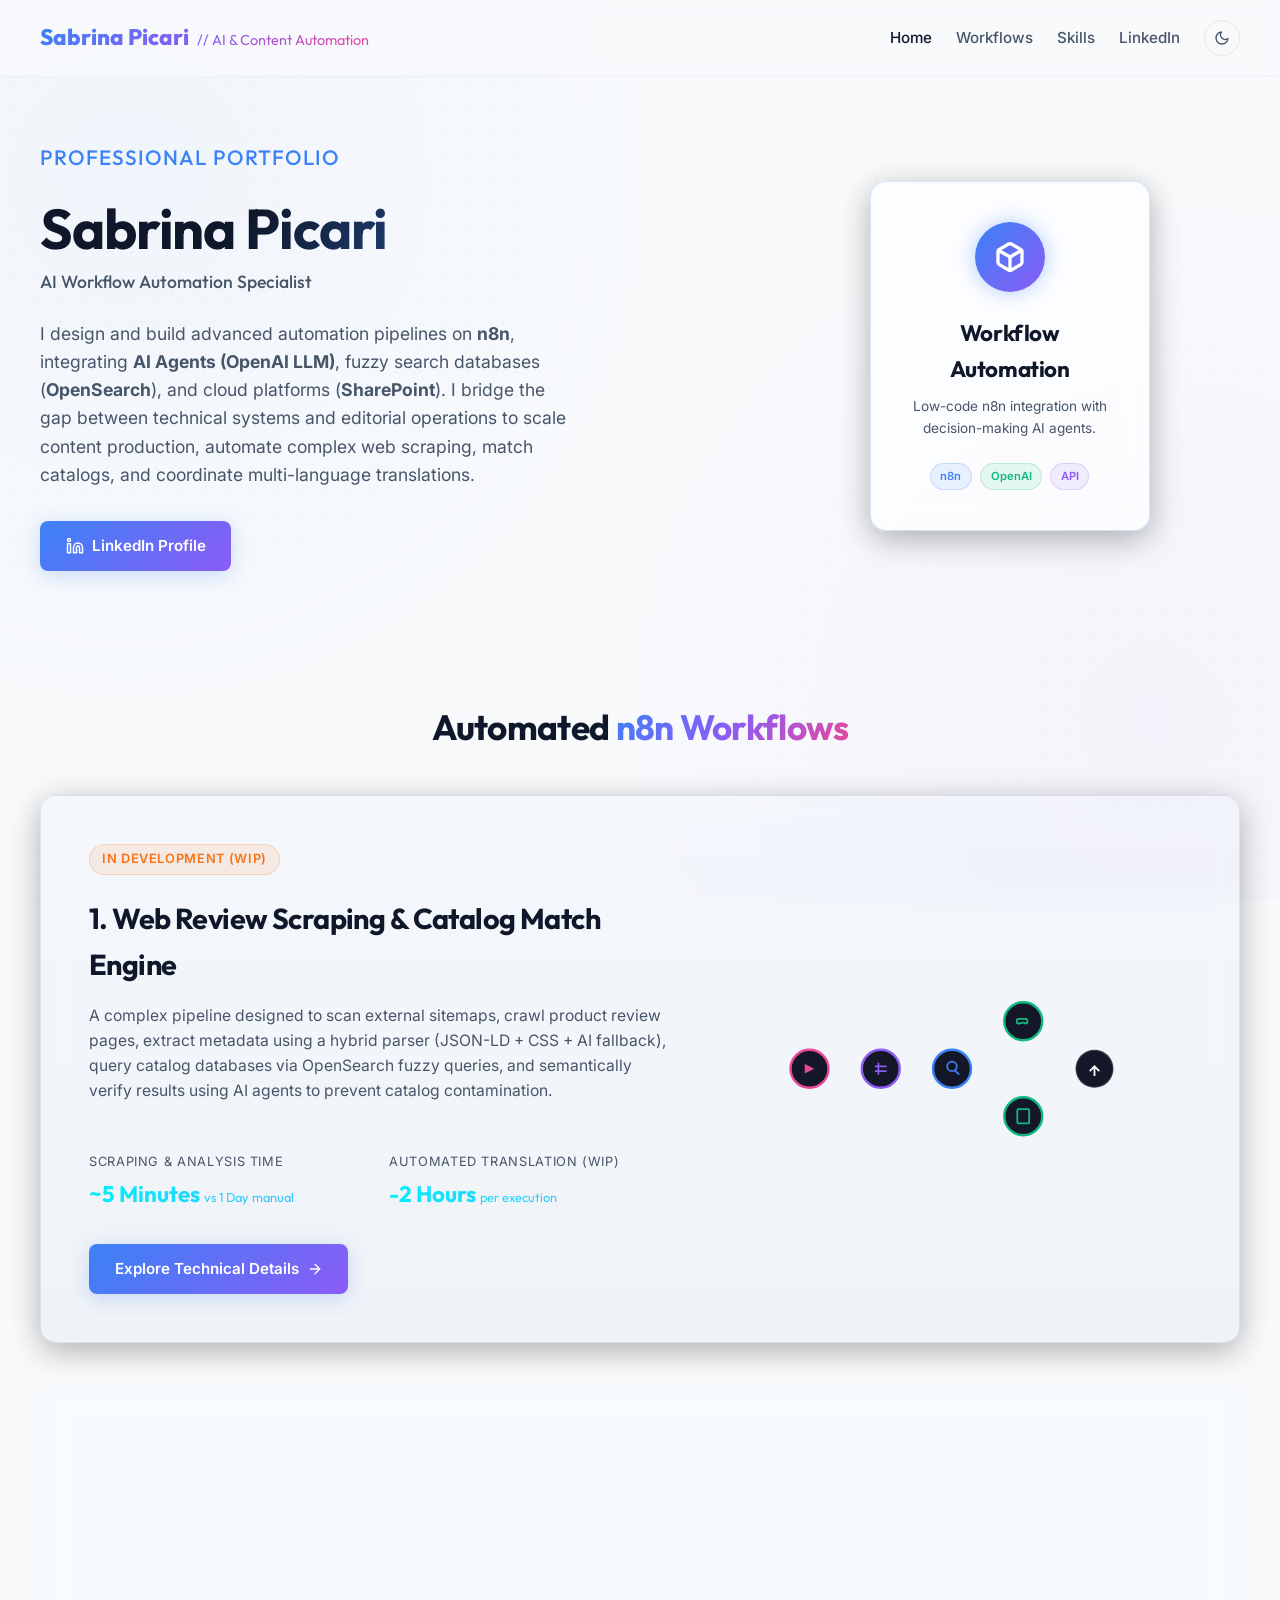
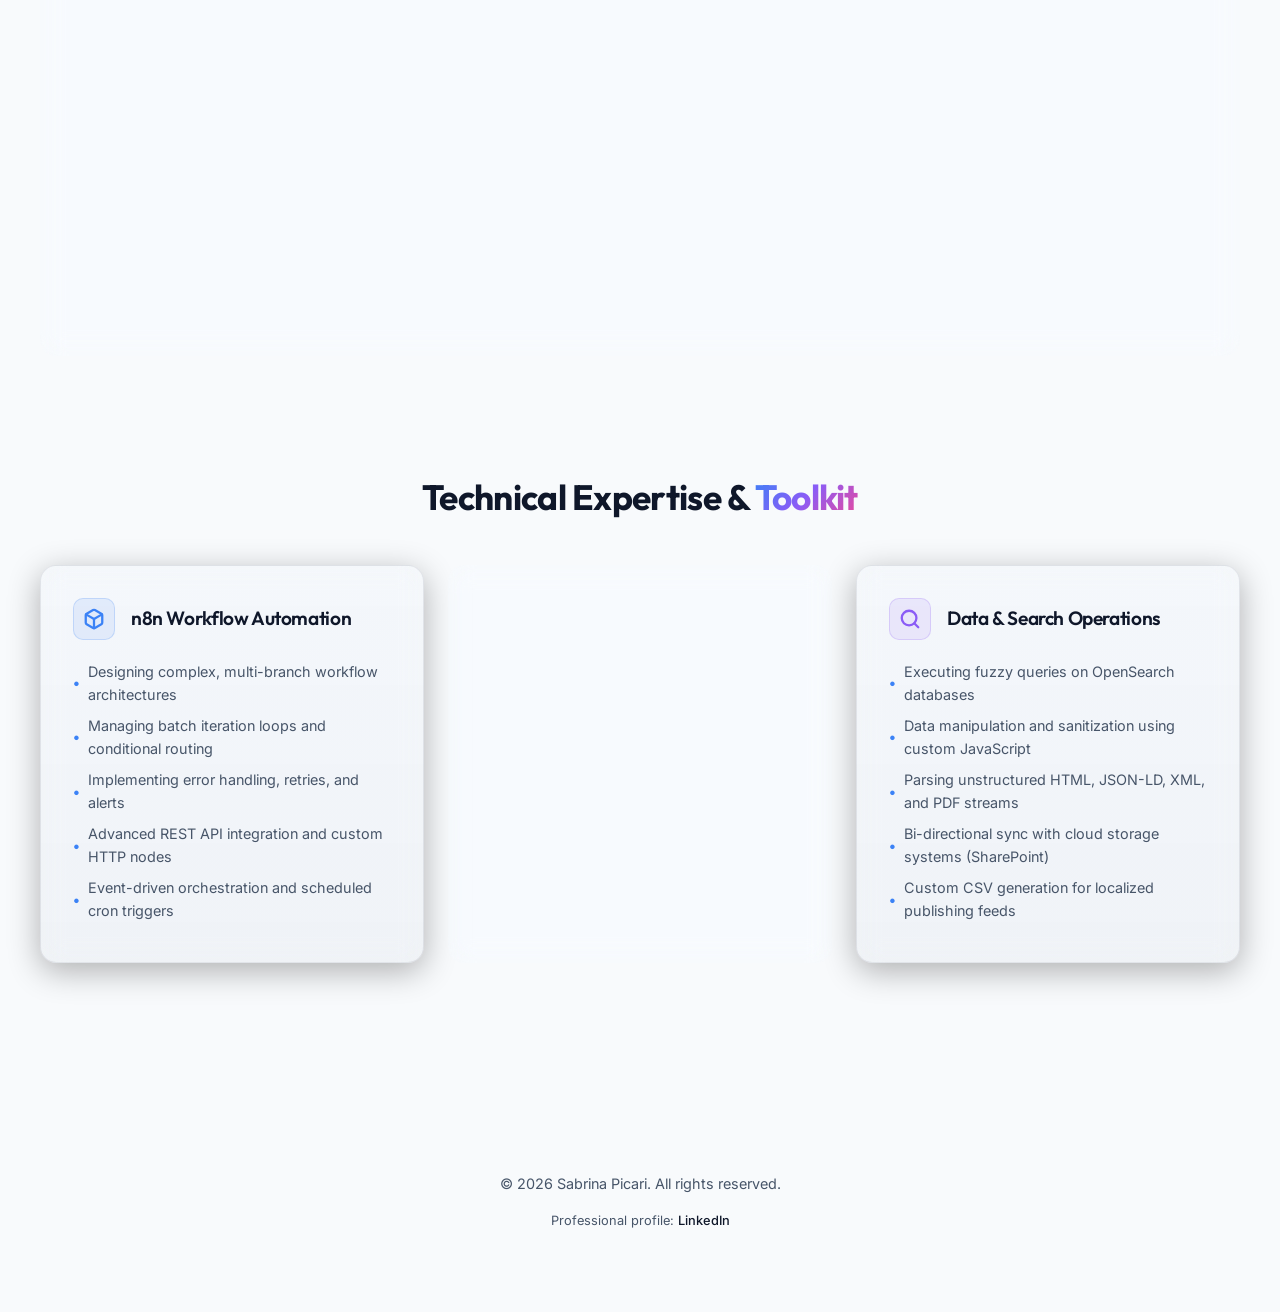
==== commit e1929d26: "Fix link to LinkedIn profile" ====
--- a/index.html
+++ b/index.html
@@ -28,7 +28,7 @@
         <a href="index.html" class="active">Home</a>
         <a href="#workflows">Workflows</a>
         <a href="#skills">Skills</a>
-        <a href="https://www.linkedin.com/in/sabrina-picari" target="_blank" rel="noopener noreferrer">LinkedIn</a>
+        <a href="https://www.linkedin.com/in/sabrinapicari" target="_blank" rel="noopener noreferrer">LinkedIn</a>
         <button id="theme-toggle" class="theme-toggle-btn" aria-label="Toggle Theme">
           <svg class="sun-icon" width="16" height="16" viewBox="0 0 24 24" fill="none" stroke="currentColor" stroke-width="2" stroke-linecap="round" stroke-linejoin="round"><circle cx="12" cy="12" r="5"></circle><line x1="12" y1="1" x2="12" y2="3"></line><line x1="12" y1="21" x2="12" y2="23"></line><line x1="4.22" y1="4.22" x2="5.64" y2="5.64"></line><line x1="18.36" y1="18.36" x2="19.78" y2="19.78"></line><line x1="1" y1="12" x2="3" y2="12"></line><line x1="21" y1="12" x2="23" y2="12"></line><line x1="4.22" y1="19.78" x2="5.64" y2="18.36"></line><line x1="18.36" y1="5.64" x2="19.78" y2="4.22"></line></svg>
           <svg class="moon-icon" width="16" height="16" viewBox="0 0 24 24" fill="none" stroke="currentColor" stroke-width="2" stroke-linecap="round" stroke-linejoin="round"><path d="M21 12.79A9 9 0 1 1 11.21 3 7 7 0 0 0 21 12.79z"></path></svg>
@@ -49,7 +49,7 @@
         I design and build advanced automation pipelines on <strong>n8n</strong>, integrating <strong>AI Agents (OpenAI LLM)</strong>, fuzzy search databases (<strong>OpenSearch</strong>), and cloud platforms (<strong>SharePoint</strong>). I bridge the gap between technical systems and editorial operations to scale content production, automate complex web scraping, match catalogs, and coordinate multi-language translations.
       </p>
       <div class="contact-links">
-        <a href="https://www.linkedin.com/in/sabrina-picari" target="_blank" rel="noopener noreferrer" class="btn btn-primary">
+        <a href="https://www.linkedin.com/in/sabrinapicari" target="_blank" rel="noopener noreferrer" class="btn btn-primary">
           <!-- LinkedIn Icon -->
           <svg width="18" height="18" viewBox="0 0 24 24" fill="none" stroke="currentColor" stroke-width="2" stroke-linecap="round" stroke-linejoin="round"><path d="M16 8a6 6 0 0 1 6 6v7h-4v-7a2 2 0 0 0-2-2 2 2 0 0 0-2 2v7h-4v-7a6 6 0 0 1 6-6z"></path><rect x="2" y="9" width="4" height="12"></rect><circle cx="4" cy="4" r="2"></circle></svg>
           LinkedIn Profile
@@ -298,7 +298,7 @@
       <p style="margin-bottom: 1rem;">&copy; 2026 Sabrina Picari. All rights reserved.</p>
       <p style="font-size: 0.8rem; color: var(--text-muted);">
         Professional profile: 
-        <a href="https://www.linkedin.com/in/sabrina-picari" target="_blank" rel="noopener noreferrer">LinkedIn</a>
+        <a href="https://www.linkedin.com/in/sabrinapicari" target="_blank" rel="noopener noreferrer">LinkedIn</a>
       </p>
     </div>
   </footer>
--- a/style.css
+++ b/style.css
@@ -24,6 +24,7 @@
   --grad-teal: linear-gradient(135deg, #00f2fe 0%, #4facfe 100%);
   --grad-violet: linear-gradient(135deg, #7f00ff 0%, #e100ff 100%);
   --grad-card: linear-gradient(180deg, rgba(255, 255, 255, 0.03) 0%, rgba(255, 255, 255, 0.01) 100%);
+  --hero-name-grad: linear-gradient(120deg, #ffffff 30%, #a5b4fc 100%);
 
   /* Header & Background details */
   --header-bg: rgba(8, 9, 13, 0.7);
@@ -58,6 +59,7 @@
   --glass-glow: rgba(59, 130, 246, 0.05);
   
   --grad-card: linear-gradient(180deg, rgba(15, 23, 42, 0.01) 0%, rgba(15, 23, 42, 0.03) 100%);
+  --hero-name-grad: linear-gradient(120deg, #0f172a 30%, #3b82f6 100%);
   
   --header-bg: rgba(248, 250, 252, 0.7);
   --header-border: rgba(15, 23, 42, 0.04);
@@ -240,7 +242,7 @@
   font-size: 3.5rem;
   line-height: 1.1;
   margin-bottom: 1rem;
-  background: linear-gradient(120deg, #ffffff 30%, #a5b4fc 100%);
+  background: var(--hero-name-grad);
   -webkit-background-clip: text;
   -webkit-text-fill-color: transparent;
 }
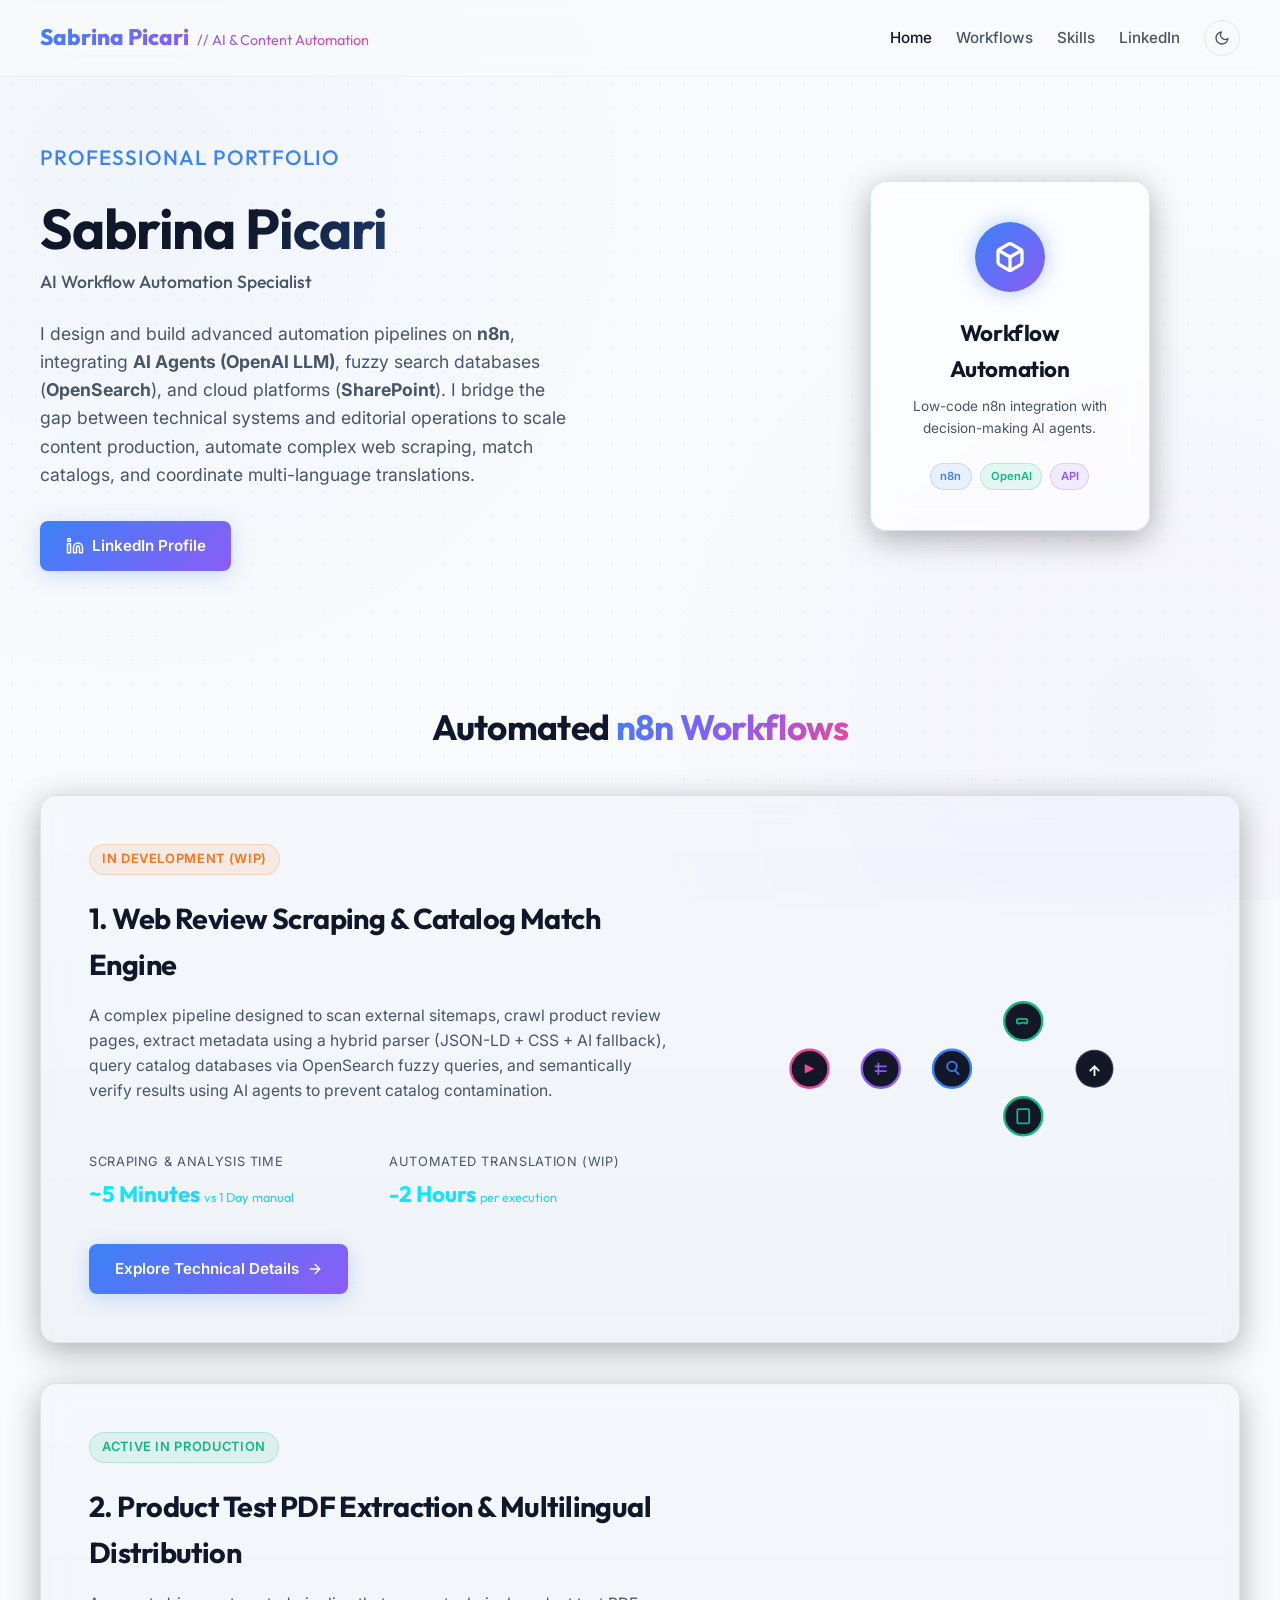
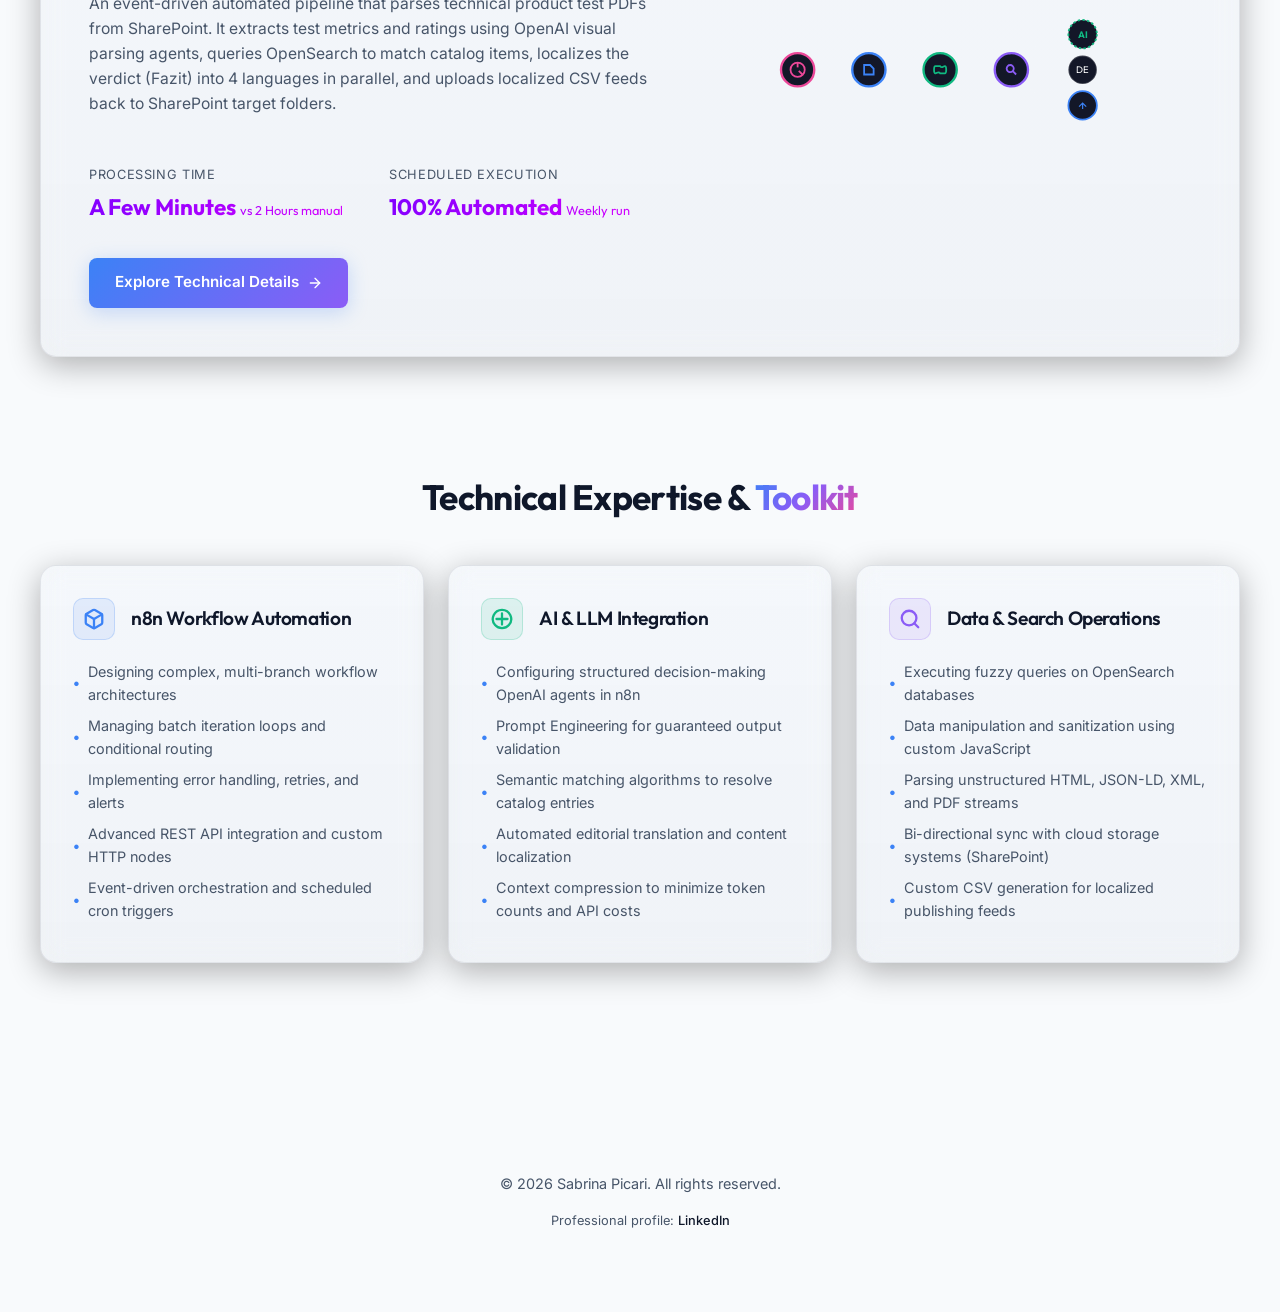
==== commit 468abd55: "Centralize LinkedIn profile link" ====
--- a/index.html
+++ b/index.html
@@ -28,7 +28,7 @@
         <a href="index.html" class="active">Home</a>
         <a href="#workflows">Workflows</a>
         <a href="#skills">Skills</a>
-        <a href="https://www.linkedin.com/in/sabrinapicari" target="_blank" rel="noopener noreferrer">LinkedIn</a>
+        <a href="#" target="_blank" rel="noopener noreferrer" class="linkedin-link">LinkedIn</a>
         <button id="theme-toggle" class="theme-toggle-btn" aria-label="Toggle Theme">
           <svg class="sun-icon" width="16" height="16" viewBox="0 0 24 24" fill="none" stroke="currentColor" stroke-width="2" stroke-linecap="round" stroke-linejoin="round"><circle cx="12" cy="12" r="5"></circle><line x1="12" y1="1" x2="12" y2="3"></line><line x1="12" y1="21" x2="12" y2="23"></line><line x1="4.22" y1="4.22" x2="5.64" y2="5.64"></line><line x1="18.36" y1="18.36" x2="19.78" y2="19.78"></line><line x1="1" y1="12" x2="3" y2="12"></line><line x1="21" y1="12" x2="23" y2="12"></line><line x1="4.22" y1="19.78" x2="5.64" y2="18.36"></line><line x1="18.36" y1="5.64" x2="19.78" y2="4.22"></line></svg>
           <svg class="moon-icon" width="16" height="16" viewBox="0 0 24 24" fill="none" stroke="currentColor" stroke-width="2" stroke-linecap="round" stroke-linejoin="round"><path d="M21 12.79A9 9 0 1 1 11.21 3 7 7 0 0 0 21 12.79z"></path></svg>
@@ -49,7 +49,7 @@
         I design and build advanced automation pipelines on <strong>n8n</strong>, integrating <strong>AI Agents (OpenAI LLM)</strong>, fuzzy search databases (<strong>OpenSearch</strong>), and cloud platforms (<strong>SharePoint</strong>). I bridge the gap between technical systems and editorial operations to scale content production, automate complex web scraping, match catalogs, and coordinate multi-language translations.
       </p>
       <div class="contact-links">
-        <a href="https://www.linkedin.com/in/sabrinapicari" target="_blank" rel="noopener noreferrer" class="btn btn-primary">
+        <a href="#" target="_blank" rel="noopener noreferrer" class="btn btn-primary linkedin-link">
           <!-- LinkedIn Icon -->
           <svg width="18" height="18" viewBox="0 0 24 24" fill="none" stroke="currentColor" stroke-width="2" stroke-linecap="round" stroke-linejoin="round"><path d="M16 8a6 6 0 0 1 6 6v7h-4v-7a2 2 0 0 0-2-2 2 2 0 0 0-2 2v7h-4v-7a6 6 0 0 1 6-6z"></path><rect x="2" y="9" width="4" height="12"></rect><circle cx="4" cy="4" r="2"></circle></svg>
           LinkedIn Profile
@@ -298,7 +298,7 @@
       <p style="margin-bottom: 1rem;">&copy; 2026 Sabrina Picari. All rights reserved.</p>
       <p style="font-size: 0.8rem; color: var(--text-muted);">
         Professional profile: 
-        <a href="https://www.linkedin.com/in/sabrinapicari" target="_blank" rel="noopener noreferrer">LinkedIn</a>
+        <a href="#" target="_blank" rel="noopener noreferrer" class="linkedin-link">LinkedIn</a>
       </p>
     </div>
   </footer>
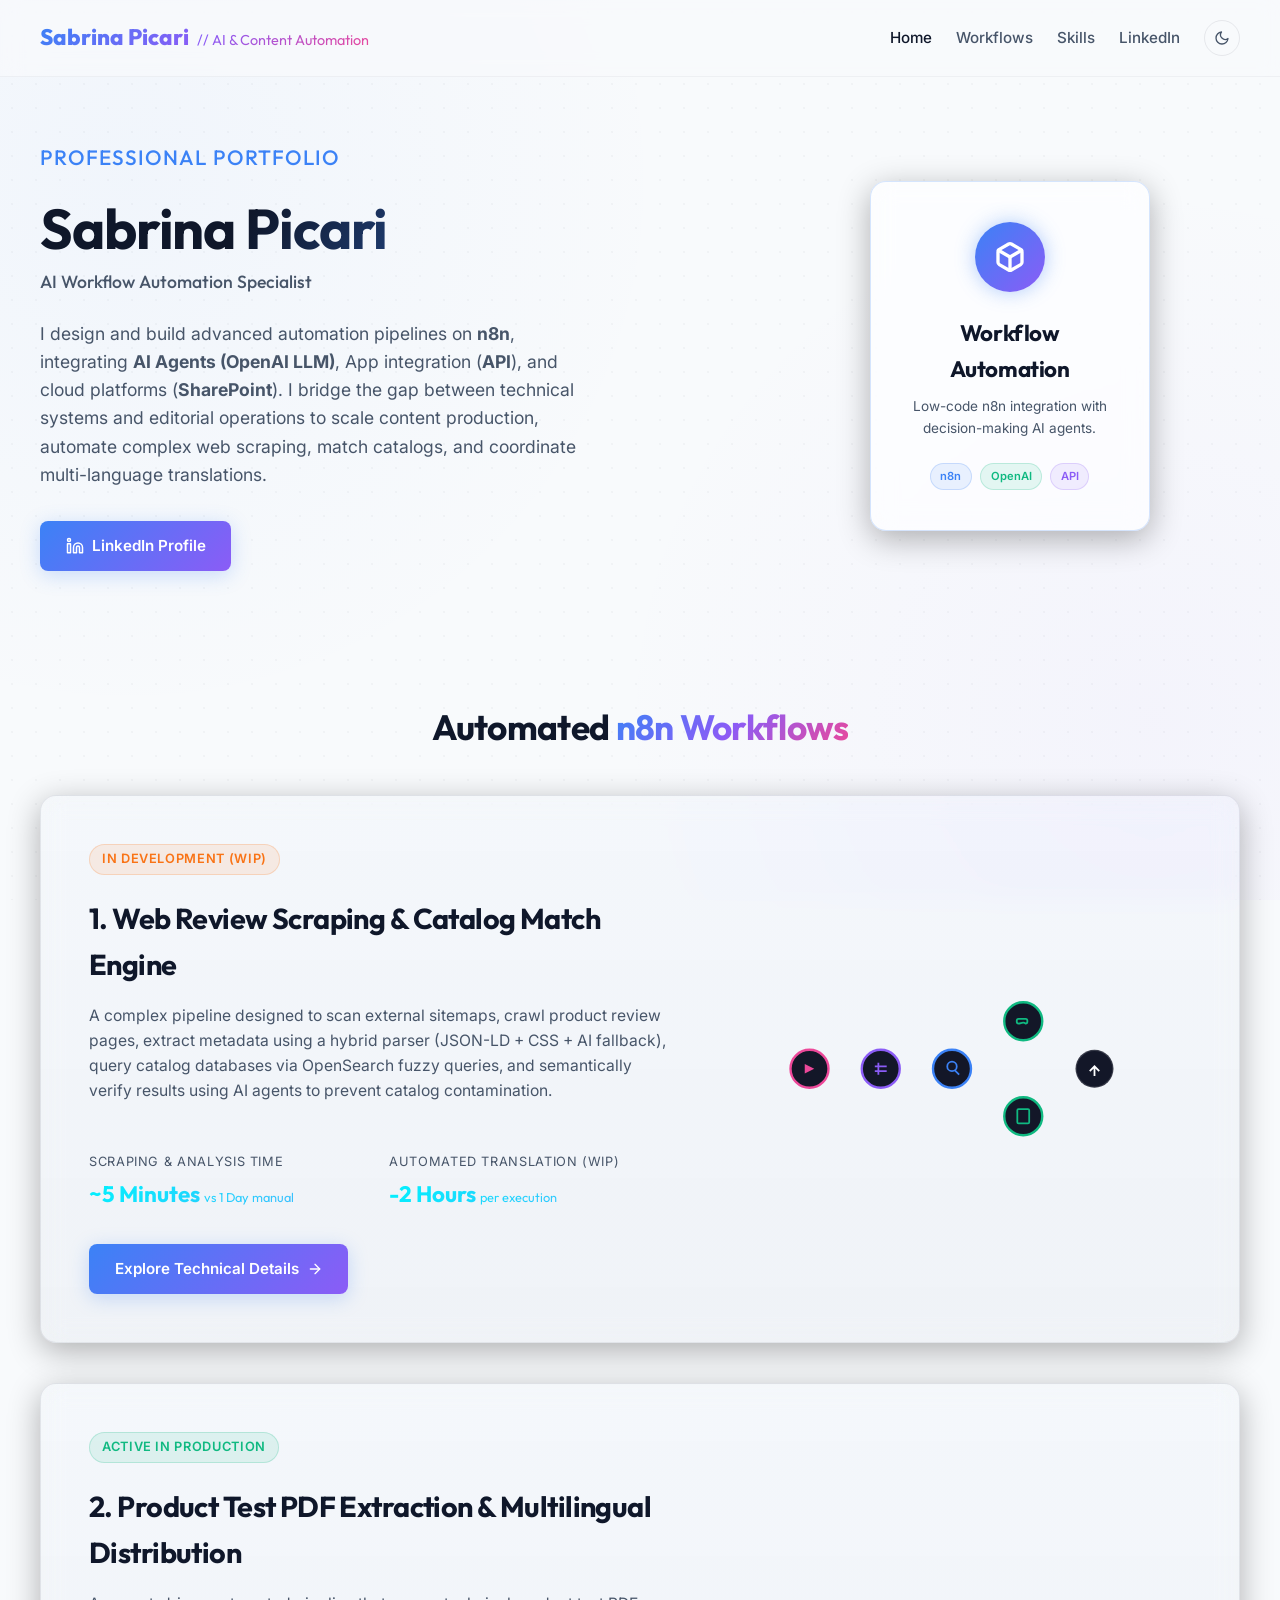
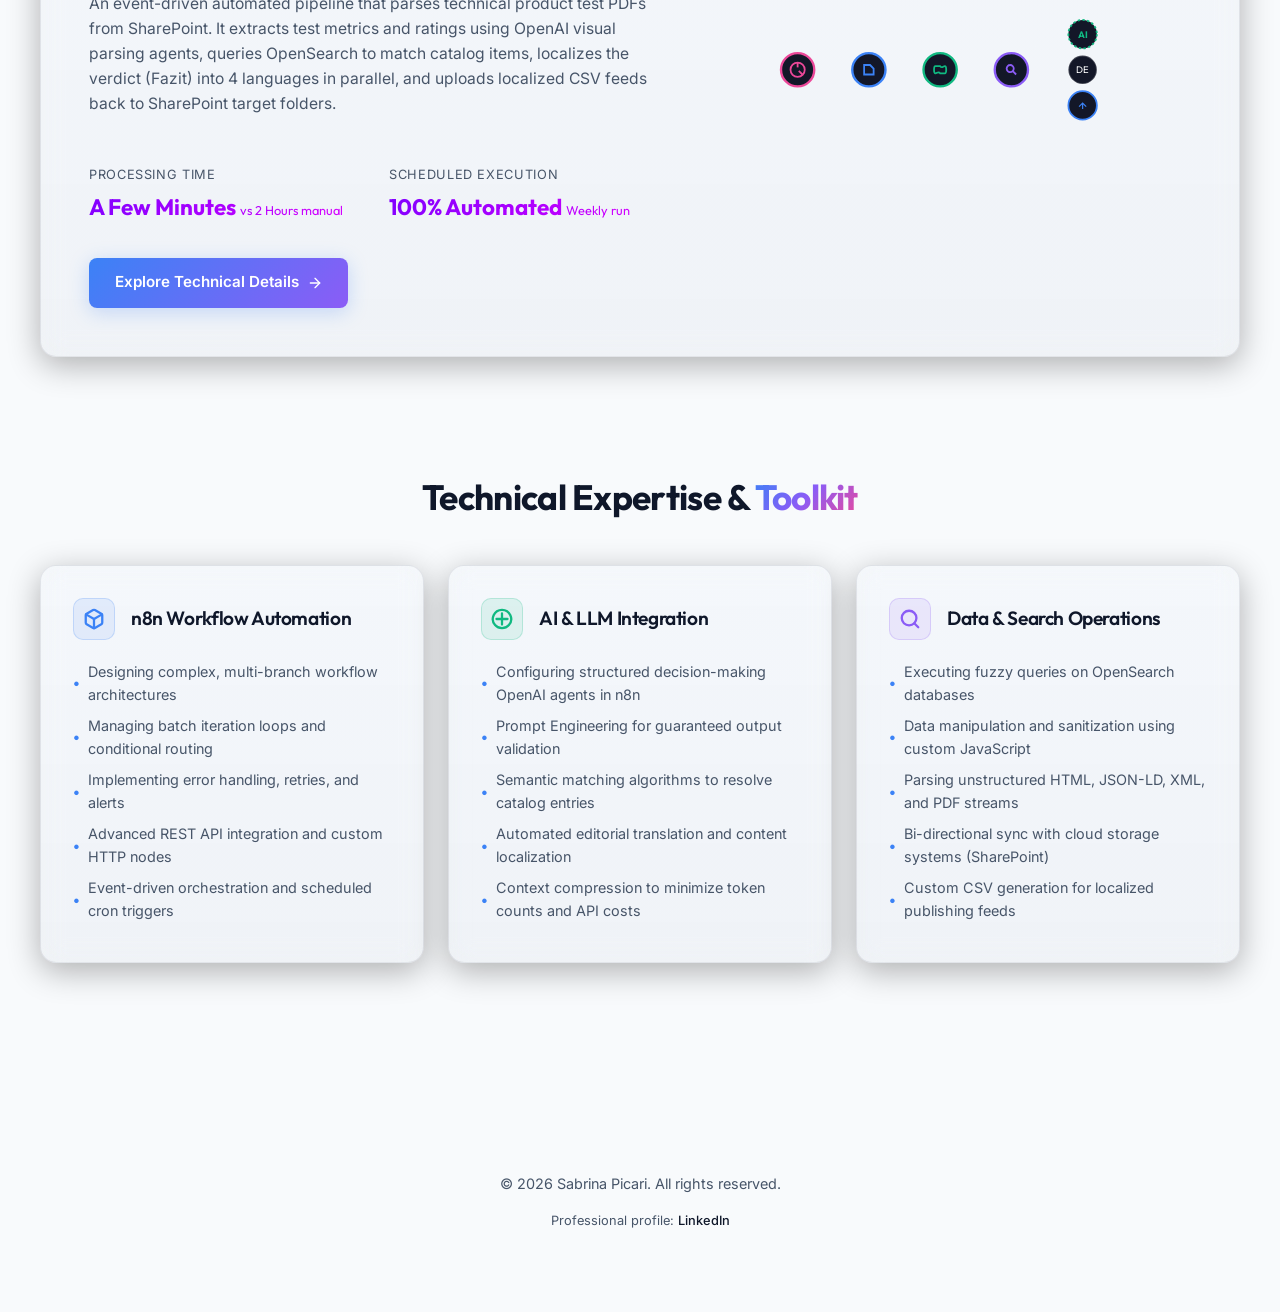
==== commit af0b14ff: "Update index.html Cambiamento frasi introduttive" ====
--- a/index.html
+++ b/index.html
@@ -28,7 +28,7 @@
         <a href="index.html" class="active">Home</a>
         <a href="#workflows">Workflows</a>
         <a href="#skills">Skills</a>
-        <a href="#" target="_blank" rel="noopener noreferrer" class="linkedin-link">LinkedIn</a>
+        <a href="https://www.linkedin.com/in/sabrinapicari" target="_blank" rel="noopener noreferrer">LinkedIn</a>
         <button id="theme-toggle" class="theme-toggle-btn" aria-label="Toggle Theme">
           <svg class="sun-icon" width="16" height="16" viewBox="0 0 24 24" fill="none" stroke="currentColor" stroke-width="2" stroke-linecap="round" stroke-linejoin="round"><circle cx="12" cy="12" r="5"></circle><line x1="12" y1="1" x2="12" y2="3"></line><line x1="12" y1="21" x2="12" y2="23"></line><line x1="4.22" y1="4.22" x2="5.64" y2="5.64"></line><line x1="18.36" y1="18.36" x2="19.78" y2="19.78"></line><line x1="1" y1="12" x2="3" y2="12"></line><line x1="21" y1="12" x2="23" y2="12"></line><line x1="4.22" y1="19.78" x2="5.64" y2="18.36"></line><line x1="18.36" y1="5.64" x2="19.78" y2="4.22"></line></svg>
           <svg class="moon-icon" width="16" height="16" viewBox="0 0 24 24" fill="none" stroke="currentColor" stroke-width="2" stroke-linecap="round" stroke-linejoin="round"><path d="M21 12.79A9 9 0 1 1 11.21 3 7 7 0 0 0 21 12.79z"></path></svg>
@@ -46,10 +46,10 @@
         AI Workflow Automation Specialist
       </p>
       <p class="hero-description">
-        I design and build advanced automation pipelines on <strong>n8n</strong>, integrating <strong>AI Agents (OpenAI LLM)</strong>, fuzzy search databases (<strong>OpenSearch</strong>), and cloud platforms (<strong>SharePoint</strong>). I bridge the gap between technical systems and editorial operations to scale content production, automate complex web scraping, match catalogs, and coordinate multi-language translations.
+        I design and build advanced automation pipelines on <strong>n8n</strong>, integrating <strong>AI Agents (OpenAI LLM)</strong>, App integration (<strong>API</strong>), and cloud platforms (<strong>SharePoint</strong>). I bridge the gap between technical systems and editorial operations to scale content production, automate complex web scraping, match catalogs, and coordinate multi-language translations.
       </p>
       <div class="contact-links">
-        <a href="#" target="_blank" rel="noopener noreferrer" class="btn btn-primary linkedin-link">
+        <a href="https://www.linkedin.com/in/sabrinapicari" target="_blank" rel="noopener noreferrer" class="btn btn-primary">
           <!-- LinkedIn Icon -->
           <svg width="18" height="18" viewBox="0 0 24 24" fill="none" stroke="currentColor" stroke-width="2" stroke-linecap="round" stroke-linejoin="round"><path d="M16 8a6 6 0 0 1 6 6v7h-4v-7a2 2 0 0 0-2-2 2 2 0 0 0-2 2v7h-4v-7a6 6 0 0 1 6-6z"></path><rect x="2" y="9" width="4" height="12"></rect><circle cx="4" cy="4" r="2"></circle></svg>
           LinkedIn Profile
@@ -298,7 +298,7 @@
       <p style="margin-bottom: 1rem;">&copy; 2026 Sabrina Picari. All rights reserved.</p>
       <p style="font-size: 0.8rem; color: var(--text-muted);">
         Professional profile: 
-        <a href="#" target="_blank" rel="noopener noreferrer" class="linkedin-link">LinkedIn</a>
+        <a href="https://www.linkedin.com/in/sabrinapicari" target="_blank" rel="noopener noreferrer">LinkedIn</a>
       </p>
     </div>
   </footer>
